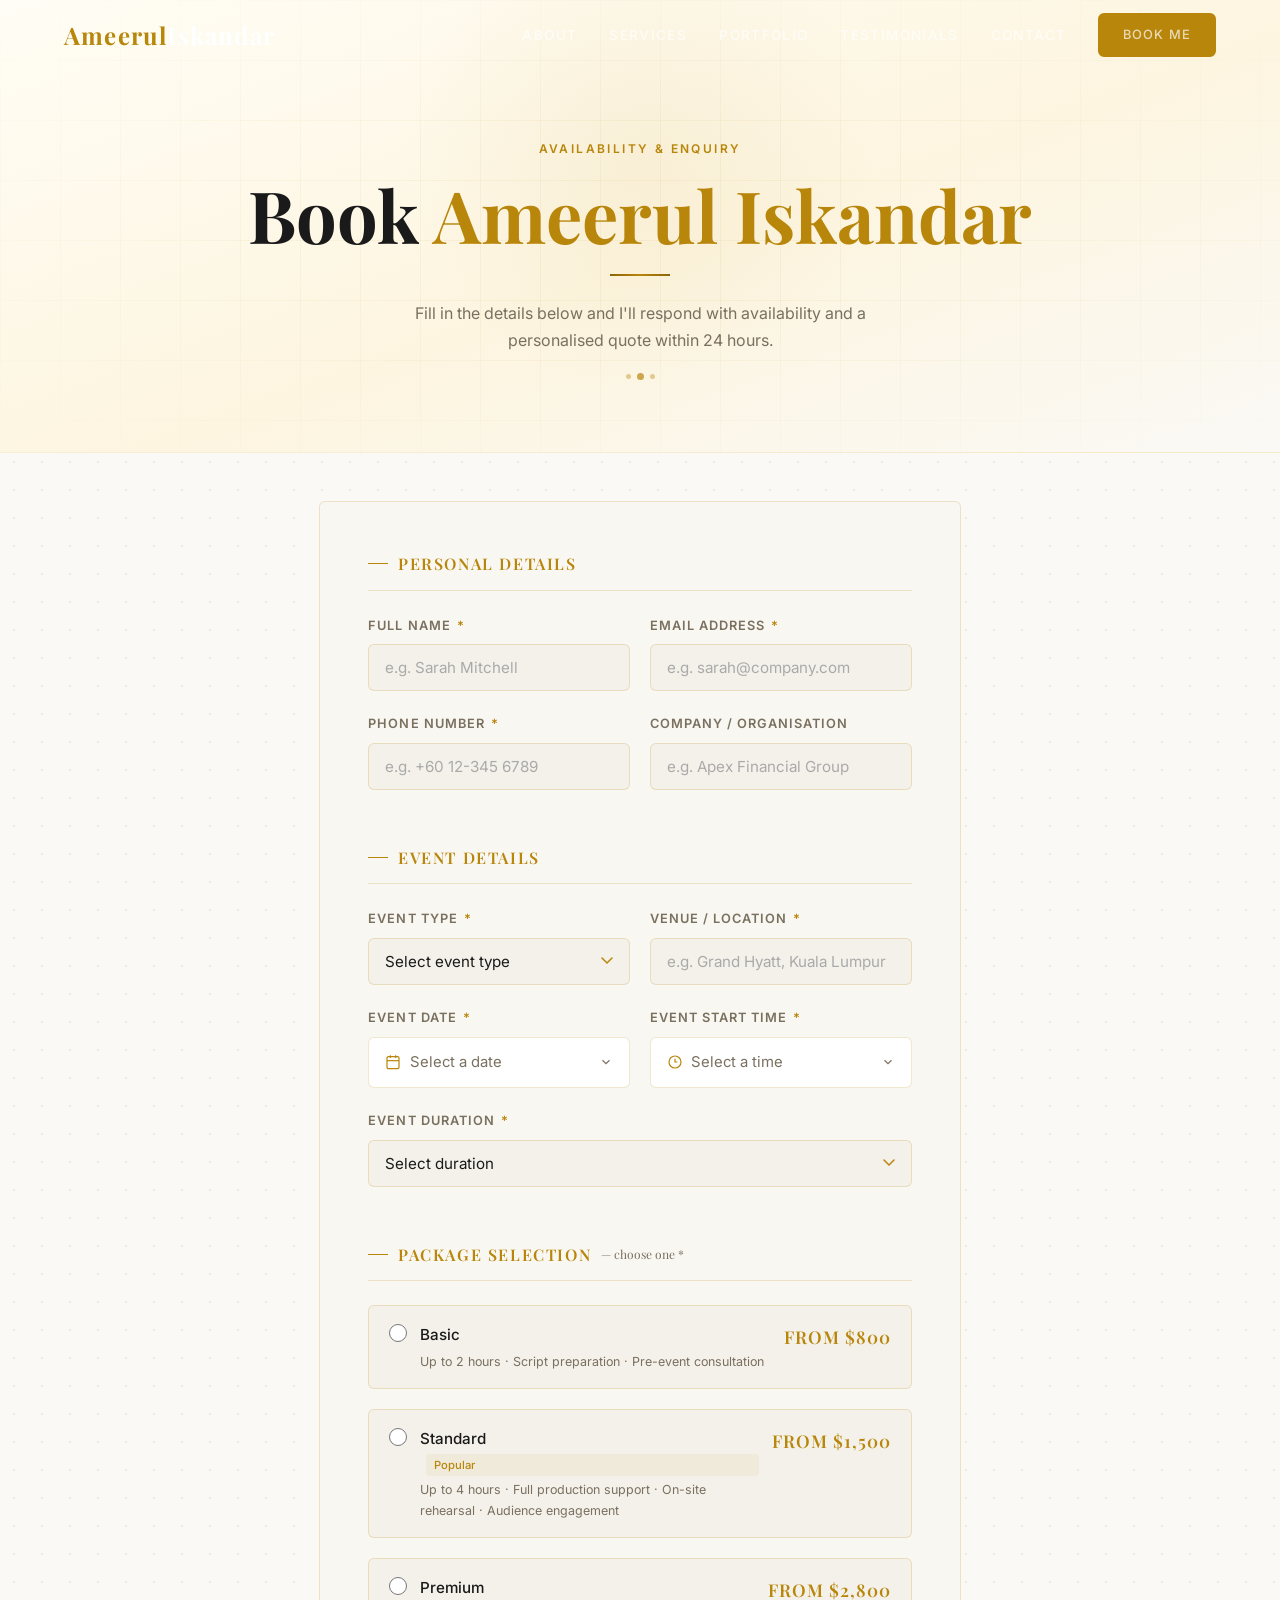
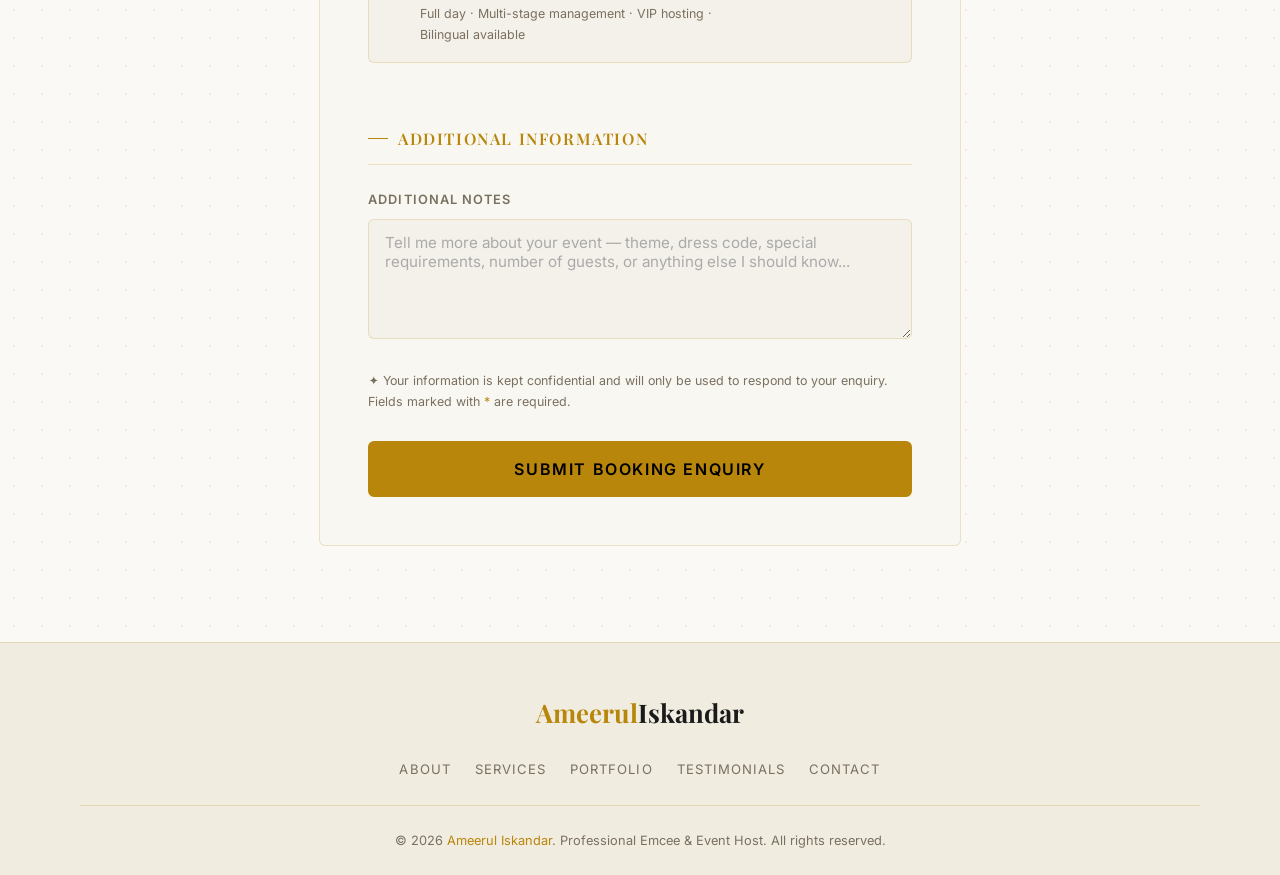
==== booking.html @ 6d4716b3 "Initial commit: Ameerul Iskandar professional emcee website - Landing page with hero, about, service" ====
<!DOCTYPE html>
<html lang="en">
<head>
  <meta charset="UTF-8" />
  <meta name="viewport" content="width=device-width, initial-scale=1.0" />
  <meta name="description" content="Book Ameerul Iskandar as your professional emcee. Submit your enquiry and receive a personalised quote within 24 hours." />
  <title>Book Ameerul Iskandar | Professional Emcee</title>
  <link rel="stylesheet" href="assets/css/style.css" />
</head>
<body class="booking-page-bg">

  <!-- ================================================
       NAVIGATION
       ================================================ -->
  <nav class="navbar scrolled" id="navbar">
    <a href="index.html" class="nav-logo">Ameerul<span>Iskandar</span></a>
    <button class="nav-toggle" id="navToggle" aria-label="Toggle menu">
      <span></span><span></span><span></span>
    </button>
    <ul class="nav-links" id="navLinks">
      <li><a href="index.html#about">About</a></li>
      <li><a href="index.html#services">Services</a></li>
      <li><a href="index.html#portfolio">Portfolio</a></li>
      <li><a href="index.html#testimonials">Testimonials</a></li>
      <li><a href="index.html#contact">Contact</a></li>
      <li><a href="booking.html" class="btn btn-gold">Book Me</a></li>
    </ul>
  </nav>

  <!-- ================================================
       BOOKING HERO
       ================================================ -->
  <div class="booking-hero">
    <div class="container">
      <span class="section-label">Availability &amp; Enquiry</span>
      <h1>Book <span class="gold-text">Ameerul Iskandar</span></h1>
      <div class="gold-divider"></div>
      <p>Fill in the details below and I'll respond with availability and a personalised quote within 24 hours.</p>
      <div class="booking-hero-dots">
        <span></span><span></span><span></span>
      </div>
    </div>
  </div>

  <!-- ================================================
       BOOKING FORM
       ================================================ -->
  <div class="booking-form-wrap">
    <div class="container">

      <!-- SUCCESS MESSAGE (hidden by default) -->
      <div class="success-message" id="successMessage">
        <div class="success-icon">✓</div>
        <h2>Enquiry <span class="gold-text">Received!</span></h2>
        <p>
          Thank you for reaching out. I'll review your event details and get back to you
          within <strong style="color:var(--gold);">24 hours</strong> with availability and a personalised quote.
        </p>
        <a href="index.html" class="btn btn-gold">Back to Home</a>
      </div>

      <!-- FORM CARD -->
      <div class="form-card" id="formCard">
        <form id="bookingForm" novalidate>

          <!-- Section 1: Personal Details -->
          <div class="form-section-title">Personal Details</div>

          <div class="form-row">
            <div class="form-group">
              <label for="fullName">Full Name <span class="req">*</span></label>
              <input type="text" id="fullName" name="fullName" placeholder="e.g. Sarah Mitchell" autocomplete="name" />
              <div class="field-error" id="fullNameError">Please enter your full name.</div>
            </div>
            <div class="form-group">
              <label for="email">Email Address <span class="req">*</span></label>
              <input type="email" id="email" name="email" placeholder="e.g. sarah@company.com" autocomplete="email" />
              <div class="field-error" id="emailError">Please enter a valid email address.</div>
            </div>
          </div>

          <div class="form-row">
            <div class="form-group">
              <label for="phone">Phone Number <span class="req">*</span></label>
              <input type="tel" id="phone" name="phone" placeholder="e.g. +60 12-345 6789" autocomplete="tel" />
              <div class="field-error" id="phoneError">Please enter your phone number.</div>
            </div>
            <div class="form-group">
              <label for="company">Company / Organisation</label>
              <input type="text" id="company" name="company" placeholder="e.g. Apex Financial Group" autocomplete="organization" />
            </div>
          </div>

          <div class="form-spacer"></div>

          <!-- Section 2: Event Details -->
          <div class="form-section-title">Event Details</div>

          <div class="form-row">
            <div class="form-group">
              <label for="eventType">Event Type <span class="req">*</span></label>
              <select id="eventType" name="eventType">
                <option value="" disabled selected>Select event type</option>
                <option value="corporate">Corporate Event</option>
                <option value="wedding">Wedding</option>
                <option value="gala">Gala Dinner</option>
                <option value="launch">Product Launch</option>
                <option value="conference">Conference / Summit</option>
                <option value="awards">Awards Ceremony</option>
                <option value="other">Other</option>
              </select>
              <div class="field-error" id="eventTypeError">Please select an event type.</div>
            </div>
            <div class="form-group">
              <label for="venue">Venue / Location <span class="req">*</span></label>
              <input type="text" id="venue" name="venue" placeholder="e.g. Grand Hyatt, Kuala Lumpur" />
              <div class="field-error" id="venueError">Please enter the event venue.</div>
            </div>
          </div>

          <div class="form-row">
            <!-- Custom Date Picker -->
            <div class="form-group">
              <label>Event Date <span class="req">*</span></label>
              <div class="custom-datepicker" id="datepickerWrap">
                <div class="picker-input" id="dateDisplay" tabindex="0" role="button" aria-haspopup="true" aria-expanded="false">
                  <svg class="picker-icon" viewBox="0 0 24 24" fill="none" stroke="currentColor" stroke-width="1.8" width="16" height="16"><rect x="3" y="4" width="18" height="18" rx="2"/><line x1="16" y1="2" x2="16" y2="6"/><line x1="8" y1="2" x2="8" y2="6"/><line x1="3" y1="10" x2="21" y2="10"/></svg>
                  <span id="dateDisplayText">Select a date</span>
                  <svg class="picker-chevron" viewBox="0 0 24 24" fill="none" stroke="currentColor" stroke-width="2" width="14" height="14"><polyline points="6 9 12 15 18 9"/></svg>
                </div>
                <div class="picker-dropdown" id="calendarDropdown" role="dialog" aria-label="Date picker">
                  <div class="cal-header">
                    <button type="button" class="cal-nav" id="calPrev" aria-label="Previous month">&#8249;</button>
                    <div class="cal-month-year">
                      <span id="calMonthLabel"></span>
                      <span id="calYearLabel"></span>
                    </div>
                    <button type="button" class="cal-nav" id="calNext" aria-label="Next month">&#8250;</button>
                  </div>
                  <div class="cal-weekdays">
                    <span>Su</span><span>Mo</span><span>Tu</span><span>We</span><span>Th</span><span>Fr</span><span>Sa</span>
                  </div>
                  <div class="cal-days" id="calDays"></div>
                  <div class="cal-legend">
                    <span class="legend-dot legend-dot-booked"></span><span>Unavailable</span>
                    <span class="legend-dot legend-dot-today"></span><span>Today</span>
                  </div>
                </div>
              </div>
              <input type="hidden" id="eventDate" name="eventDate" />
              <div class="field-error" id="eventDateError">Please select the event date.</div>
            </div>

            <!-- Custom Time Picker -->
            <div class="form-group">
              <label>Event Start Time <span class="req">*</span></label>
              <div class="custom-timepicker" id="timepickerWrap">
                <div class="picker-input" id="timeDisplay" tabindex="0" role="button" aria-haspopup="true" aria-expanded="false">
                  <svg class="picker-icon" viewBox="0 0 24 24" fill="none" stroke="currentColor" stroke-width="1.8" width="16" height="16"><circle cx="12" cy="12" r="9"/><polyline points="12 7 12 12 15.5 12"/></svg>
                  <span id="timeDisplayText">Select a time</span>
                  <svg class="picker-chevron" viewBox="0 0 24 24" fill="none" stroke="currentColor" stroke-width="2" width="14" height="14"><polyline points="6 9 12 15 18 9"/></svg>
                </div>
                <div class="picker-dropdown" id="timeDropdown" role="dialog" aria-label="Time picker">
                  <div class="time-picker-inner">
                    <div class="time-col-wrap">
                      <div class="time-col-label">Hour</div>
                      <div class="time-col" id="hourCol"></div>
                    </div>
                    <div class="time-separator">:</div>
                    <div class="time-col-wrap">
                      <div class="time-col-label">Min</div>
                      <div class="time-col" id="minCol"></div>
                    </div>
                    <div class="time-col-wrap">
                      <div class="time-col-label">AM/PM</div>
                      <div class="time-col" id="ampmCol">
                        <div class="time-item" data-val="AM">AM</div>
                        <div class="time-item" data-val="PM">PM</div>
                      </div>
                    </div>
                  </div>
                  <button type="button" class="time-confirm-btn" id="timeConfirm">Confirm Time</button>
                </div>
              </div>
              <input type="hidden" id="eventTime" name="eventTime" />
              <div class="field-error" id="eventTimeError">Please select the event start time.</div>
            </div>
          </div>

          <div class="form-group">
            <label for="duration">Event Duration <span class="req">*</span></label>
            <select id="duration" name="duration">
              <option value="" disabled selected>Select duration</option>
              <option value="2hrs">2 Hours</option>
              <option value="4hrs">4 Hours</option>
              <option value="fullday">Full Day (8+ Hours)</option>
            </select>
            <div class="field-error" id="durationError">Please select the event duration.</div>
          </div>

          <div class="form-spacer"></div>

          <!-- Section 3: Package Selection -->
          <div class="form-section-title">Package Selection <span style="color:var(--text-muted); font-size:0.75rem; font-weight:400; text-transform:none; letter-spacing:0;">— choose one <span class="req">*</span></span></div>

          <div class="form-group">
            <div class="radio-group" id="packageGroup">

              <label class="radio-option" id="radio-basic">
                <input type="radio" name="package" value="basic" />
                <div>
                  <div class="radio-label">
                    Basic
                    <small>Up to 2 hours · Script preparation · Pre-event consultation</small>
                  </div>
                </div>
                <div class="radio-price">from $800</div>
              </label>

              <label class="radio-option" id="radio-standard">
                <input type="radio" name="package" value="standard" />
                <div>
                  <div class="radio-label">
                    Standard <span style="font-size:0.7rem; color:var(--gold); background:rgba(201,168,76,0.1); padding:0.1rem 0.5rem; border-radius:4px; margin-left:6px;">Popular</span>
                    <small>Up to 4 hours · Full production support · On-site rehearsal · Audience engagement</small>
                  </div>
                </div>
                <div class="radio-price">from $1,500</div>
              </label>

              <label class="radio-option" id="radio-premium">
                <input type="radio" name="package" value="premium" />
                <div>
                  <div class="radio-label">
                    Premium
                    <small>Full day · Multi-stage management · VIP hosting · Bilingual available</small>
                  </div>
                </div>
                <div class="radio-price">from $2,800</div>
              </label>

            </div>
            <div class="field-error" id="packageError">Please select a package.</div>
          </div>

          <div class="form-spacer"></div>

          <!-- Section 4: Additional Info -->
          <div class="form-section-title">Additional Information</div>

          <div class="form-group">
            <label for="notes">Additional Notes</label>
            <textarea id="notes" name="notes" placeholder="Tell me more about your event — theme, dress code, special requirements, number of guests, or anything else I should know..."></textarea>
          </div>

          <!-- Privacy note -->
          <p style="font-size:0.78rem; color:var(--text-muted); margin-bottom:1.8rem; line-height:1.7;">
            ✦ Your information is kept confidential and will only be used to respond to your enquiry.
            Fields marked with <span style="color:var(--gold);">*</span> are required.
          </p>

          <button type="submit" class="btn btn-gold submit-btn" id="submitBtn">
            Submit Booking Enquiry
          </button>

        </form>
      </div><!-- /.form-card -->

    </div>
  </div>

  <!-- ================================================
       FOOTER
       ================================================ -->
  <footer class="footer">
    <div class="container">
      <div class="footer-inner">
        <div class="footer-logo">Ameerul<span>Iskandar</span></div>
        <nav class="footer-nav">
          <a href="index.html#about">About</a>
          <a href="index.html#services">Services</a>
          <a href="index.html#portfolio">Portfolio</a>
          <a href="index.html#testimonials">Testimonials</a>
          <a href="index.html#contact">Contact</a>
        </nav>
        <div class="footer-divider"></div>
        <p class="footer-copy">
          &copy; 2026 <a href="index.html">Ameerul Iskandar</a>. Professional Emcee &amp; Event Host. All rights reserved.
        </p>
      </div>
    </div>
  </footer>

  <script src="assets/js/main.js"></script>
  <script src="assets/js/pickers.js"></script>
</body>
</html>
---- assets/css/style.css ----
/* =============================================
   EMCEE WEBSITE - MAIN STYLESHEET
   Color Scheme: White + Gold
   ============================================= */

@import url('https://fonts.googleapis.com/css2?family=Playfair+Display:wght@400;500;600;700&family=Inter:wght@300;400;500;600&display=swap');

/* ---- CSS Variables ---- */
:root {
  --bg-dark:       #ffffff;
  --bg-card:       #f9f7f2;
  --bg-section:    #f4f1ea;
  --gold:          #b8860b;
  --gold-light:    #d4a017;
  --gold-dark:     #8b6508;
  --white:         #1a1a1a;
  --text-light:    #333333;
  --text-muted:    #7a7060;
  --border:        rgba(184,134,11,0.2);
  --shadow-gold:   0 0 30px rgba(184,134,11,0.12);
  --font-display:  'Playfair Display', Georgia, serif;
  --font-body:     'Inter', system-ui, sans-serif;
  --nav-height:    70px;
  --radius:        6px;
  --transition:    0.35s ease;
}

/* ---- Reset & Base ---- */
*, *::before, *::after { box-sizing: border-box; margin: 0; padding: 0; }

html { scroll-behavior: smooth; font-size: 16px; }

body {
  background: var(--bg-dark);
  color: var(--text-light);
  font-family: var(--font-body);
  font-weight: 400;
  line-height: 1.7;
  overflow-x: hidden;
}

img { display: block; max-width: 100%; height: auto; }
a  { color: var(--gold); text-decoration: none; transition: color var(--transition); }
a:hover { color: var(--gold-light); }

ul { list-style: none; }

/* ---- Typography ---- */
h1, h2, h3, h4 {
  font-family: var(--font-display);
  color: var(--white);
  line-height: 1.2;
}
h1 { font-size: clamp(2.4rem, 6vw, 4.5rem); font-weight: 700; }
h2 { font-size: clamp(1.8rem, 4vw, 2.8rem); font-weight: 600; }
h3 { font-size: clamp(1.2rem, 2.5vw, 1.6rem); font-weight: 500; }
h4 { font-size: 1.1rem; font-weight: 500; }

p { font-size: 1rem; color: var(--text-light); }

.gold-text { color: var(--gold); }
.section-label {
  display: inline-block;
  font-family: var(--font-body);
  font-size: 0.75rem;
  font-weight: 600;
  letter-spacing: 0.2em;
  text-transform: uppercase;
  color: var(--gold);
  margin-bottom: 0.75rem;
}
.section-title { margin-bottom: 1rem; }
.section-subtitle {
  font-size: 1.05rem;
  color: var(--text-muted);
  max-width: 560px;
  margin: 0 auto 3rem;
}

/* ---- Gold Divider ---- */
.gold-divider {
  width: 60px;
  height: 2px;
  background: linear-gradient(90deg, var(--gold-dark), var(--gold), var(--gold-dark));
  margin: 1rem auto 1.5rem;
}

/* ---- Layout ---- */
.container {
  width: 90%;
  max-width: 1200px;
  margin: 0 auto;
  padding: 0 1rem;
}
.section { padding: 6rem 0; }
.section.alt-bg { background: var(--bg-section); }
.text-center { text-align: center; }

/* ---- Buttons ---- */
.btn {
  display: inline-block;
  padding: 0.85rem 2.2rem;
  font-family: var(--font-body);
  font-size: 0.9rem;
  font-weight: 600;
  letter-spacing: 0.1em;
  text-transform: uppercase;
  border-radius: var(--radius);
  cursor: pointer;
  transition: all var(--transition);
  border: 2px solid transparent;
}
.btn-gold {
  background: var(--gold);
  color: #000;
  border-color: var(--gold);
}
.btn-gold:hover {
  background: var(--gold-light);
  border-color: var(--gold-light);
  color: #000;
  transform: translateY(-2px);
  box-shadow: 0 8px 24px rgba(201,168,76,0.3);
}
.btn-outline {
  background: transparent;
  color: var(--gold);
  border-color: var(--gold);
}
.btn-outline:hover {
  background: var(--gold);
  color: #000;
  transform: translateY(-2px);
  box-shadow: 0 8px 24px rgba(201,168,76,0.25);
}

/* ================================================
   NAVIGATION
   ================================================ */
.navbar {
  position: fixed;
  top: 0; left: 0; right: 0;
  z-index: 1000;
  height: var(--nav-height);
  display: flex;
  align-items: center;
  padding: 0 5%;
  transition: background var(--transition), box-shadow var(--transition);
}
.navbar.scrolled {
  background: rgba(9,6,5,0.95);
  box-shadow: 0 2px 20px rgba(0,0,0,0.4);
  backdrop-filter: blur(10px);
}
.nav-logo {
  font-family: var(--font-display);
  font-size: 1.5rem;
  font-weight: 700;
  color: var(--gold);
  letter-spacing: 0.05em;
  flex-shrink: 0;
}
.nav-logo span { color: #ffffff; }
.nav-links {
  display: flex;
  align-items: center;
  gap: 2rem;
  margin-left: auto;
}
.nav-links a {
  font-size: 0.85rem;
  font-weight: 500;
  letter-spacing: 0.1em;
  text-transform: uppercase;
  color: rgba(255,255,255,0.7);
}
.nav-links a:hover { color: #fff; }
.nav-links a:hover { color: var(--gold); }
.nav-links .btn { padding: 0.55rem 1.4rem; font-size: 0.8rem; }

/* Hamburger */
.nav-toggle {
  display: none;
  flex-direction: column;
  gap: 5px;
  cursor: pointer;
  margin-left: auto;
  background: none;
  border: none;
  padding: 4px;
}
.nav-toggle span {
  display: block;
  width: 24px;
  height: 2px;
  background: var(--gold);
  transition: all var(--transition);
}
.nav-toggle.open span:nth-child(1) { transform: translateY(7px) rotate(45deg); }
.nav-toggle.open span:nth-child(2) { opacity: 0; }
.nav-toggle.open span:nth-child(3) { transform: translateY(-7px) rotate(-45deg); }

/* ================================================
   HERO SECTION  — dark background, matches reference
   ================================================ */
.hero {
  position: relative;
  min-height: 100vh;
  display: flex;
  align-items: center;
  overflow: hidden;
  background: url('../Emcee addressing guests at wedding reception.png') center/cover no-repeat;
  background-color: hsl(15,10%,6%);
}

/* Dark overlay over background photo */
.hero::before {
  content: '';
  position: absolute;
  inset: 0;
  background: rgba(9,6,5,0.72);
  z-index: 1;
}

/* Decorative lines */
.hero-deco-line {
  position: absolute;
  height: 1px;
  pointer-events: none;
  z-index: 1;
}
.hero-deco-line-1 {
  top: 25%; left: 0; width: 8rem;
  background: linear-gradient(to right, rgba(234,179,8,0.5), transparent);
}
.hero-deco-line-2 {
  bottom: 33%; right: 0; width: 12rem;
  background: linear-gradient(to left, rgba(234,179,8,0.3), transparent);
}

/* Full layout wrapper — uses CSS grid to pin image to right edge */
.hero-inner {
  position: relative;
  z-index: 2;
  width: 100%;
  padding: 5rem 1.5rem 3rem;
}

.hero-grid {
  display: flex;
  flex-direction: column-reverse;
  gap: 2.5rem;
  align-items: center;
}

/* ---- Left: Text ---- */
.hero-text {
  display: flex;
  flex-direction: column;
  gap: 2rem;
  opacity: 0;
  animation: heroFadeUp 0.8s ease-out forwards;
}
@keyframes heroFadeUp {
  from { opacity: 0; transform: translateY(30px); }
  to   { opacity: 1; transform: translateY(0); }
}

.hero-eyebrow {
  display: flex;
  align-items: center;
  gap: 1rem;
}
.hero-eyebrow-line {
  width: 3rem;
  height: 1px;
  background: var(--gold);
  flex-shrink: 0;
}
.hero-eyebrow span {
  font-size: 0.75rem;
  font-weight: 400;
  letter-spacing: 0.3em;
  text-transform: uppercase;
  color: hsl(45,10%,60%);  /* reference --muted-foreground */
}

/* Heading — white/cream on dark, matches reference exactly */
.hero-heading {
  font-family: var(--font-display);
  font-size: 2.5rem;
  font-weight: 500;
  line-height: 0.95;
  letter-spacing: -0.02em;
  color: hsl(45,30%,94%);  /* reference --foreground */
}
.hero-heading-line { display: block; }
.hero-heading-line:last-child { margin-top: 0.5rem; white-space: nowrap; }
.hero-muted { color: hsl(45,10%,60%); }  /* "unforgettable" = muted */

/* Rotating word (gold) */
.rotating-wrap {
  position: relative;
  display: inline-flex;
  height: 1em;
  overflow: hidden;
  vertical-align: baseline;
}
.rot-text {
  position: absolute;
  left: 0; top: 0;
  color: var(--gold);
  line-height: 1;
}
.rot-spacer { visibility: hidden; line-height: 1; }
.rot-1 { animation: rotCycle1 9s ease-in-out infinite; }
.rot-2 { animation: rotCycle2 9s ease-in-out infinite; }
.rot-3 { animation: rotCycle3 9s ease-in-out infinite; }
@keyframes rotCycle1 {
  0%,30%   { opacity:1; transform:translateY(0); }
  33%,100% { opacity:0; transform:translateY(-120%); }
}
@keyframes rotCycle2 {
  0%,30%   { opacity:0; transform:translateY(120%); }
  33%,63%  { opacity:1; transform:translateY(0); }
  67%,100% { opacity:0; transform:translateY(-120%); }
}
@keyframes rotCycle3 {
  0%,63%   { opacity:0; transform:translateY(120%); }
  67%,97%  { opacity:1; transform:translateY(0); }
  100%     { opacity:0; transform:translateY(-120%); }
}

/* Heading breakpoints — reference values */
@media (min-width: 640px)  { .hero-heading { font-size: 3rem; } }
@media (min-width: 768px)  { .hero-heading { font-size: 4rem; } }
@media (min-width: 1024px) { .hero-heading { font-size: 5rem; } }
@media (min-width: 1280px) { .hero-heading { font-size: 6rem; } }

.hero-tagline {
  font-size: 1rem;
  color: hsl(45,10%,60%);
  max-width: 28rem;
  line-height: 1.6;
  opacity: 0;
  animation: heroFadeUp 0.8s ease-out 0.2s forwards;
}

.hero-cta {
  display: flex;
  flex-wrap: wrap;
  align-items: center;
  gap: 1.5rem;
  padding-top: 1rem;
  opacity: 0;
  animation: heroFadeUp 0.8s ease-out 0.4s forwards;
}
.hero-cta .btn {
  display: inline-flex;
  align-items: center;
  gap: 0.75rem;
}
.hero-btn-secondary {
  display: inline-flex;
  align-items: center;
  gap: 0.5rem;
  font-size: 0.875rem;
  letter-spacing: 0.15em;
  text-transform: uppercase;
  color: rgba(255,255,255,0.7);
  transition: color var(--transition);
}
.hero-btn-secondary:hover { color: hsl(45,30%,94%); }
.hero-btn-line {
  width: 2rem;
  height: 1px;
  background: currentColor;
  display: inline-block;
}

.hero-stats {
  display: flex;
  align-items: center;
  gap: 2rem;
  padding-top: 1.5rem;
  border-top: 1px solid rgba(255,255,255,0.1);
  opacity: 0;
  animation: heroFadeUp 0.8s ease-out 0.6s forwards;
}
.hero-stat { display: flex; flex-direction: column; }
.hero-stat-num {
  font-family: var(--font-display);
  font-size: 2rem;
  color: hsl(45,30%,94%);
  line-height: 1;
}
.hero-stat-label {
  font-size: 0.625rem;
  letter-spacing: 0.15em;
  text-transform: uppercase;
  color: hsl(45,10%,60%);
  margin-top: 0.25rem;
}
@media (min-width: 640px) {
  .hero-stat-num   { font-size: 2.5rem; }
  .hero-stat-label { font-size: 0.75rem; }
  .hero-stats      { gap: 3rem; }
}

/* ---- Right: Image — flush, tall, no max-width cap ---- */
.hero-image-side {
  position: relative;
  width: 100%;
  max-width: 20rem;   /* mobile */
}
.hero-img-container {
  position: relative;
  height: 350px;
  width: 100%;
}
.hero-img-frame {
  position: absolute;
  top: -0.75rem; right: -0.75rem;
  width: 100%; height: 100%;
  border: 1px solid rgba(234,179,8,0.3);
  pointer-events: none;
  z-index: 0;
}
.hero-img-stack {
  position: relative;
  z-index: 1;
  width: 100%;
  height: 100%;
  overflow: hidden;
  background: hsl(15,10%,12%);
}
.hero-img {
  position: absolute;
  inset: 0;
  width: 100%;
  height: 100%;
  object-fit: cover;
}
.fade-img-1 { animation: fadeImgCycle1 9s ease-in-out infinite; }
.fade-img-2 { animation: fadeImgCycle2 9s ease-in-out infinite; }
.fade-img-3 { animation: fadeImgCycle3 9s ease-in-out infinite; }
@keyframes fadeImgCycle1 {
  0%,30%   { opacity:1; transform:scale(1); }
  33%,100% { opacity:0; transform:scale(1.05); }
}
@keyframes fadeImgCycle2 {
  0%,30%   { opacity:0; transform:scale(1.05); }
  33%,63%  { opacity:1; transform:scale(1); }
  67%,100% { opacity:0; transform:scale(1.05); }
}
@keyframes fadeImgCycle3 {
  0%,63%  { opacity:0; transform:scale(1.05); }
  67%,97% { opacity:1; transform:scale(1); }
  100%    { opacity:0; transform:scale(1.05); }
}

.hero-img-label {
  position: absolute;
  bottom: -2rem; left: 0;
  display: flex;
  align-items: center;
  gap: 1rem;
  z-index: 2;
}
.hero-img-label-line { width: 4rem; height: 1px; background: var(--gold); }
.hero-img-label span {
  font-size: 0.75rem;
  letter-spacing: 0.2em;
  text-transform: uppercase;
  color: hsl(45,10%,60%);
}

.hero-vertical-text {
  display: none;
  position: absolute;
  left: -3rem; top: 50%;
  transform: translateY(-50%);
}
.hero-vertical-text span {
  font-size: 0.75rem;
  letter-spacing: 0.3em;
  color: rgba(255,255,255,0.3);
  writing-mode: vertical-lr;
  transform: rotate(180deg);
}

/* Bottom border */
.hero-bottom-line {
  position: absolute;
  bottom: 0; left: 0; right: 0;
  height: 1px;
  background: linear-gradient(to right, transparent, hsl(15,10%,18%), transparent);
}

/* Responsive breakpoints — match reference exactly */
@media (min-width: 640px) {
  .hero-inner          { padding: 5rem 1.5rem 4rem; }
  .hero-image-side     { max-width: 24rem; }
  .hero-img-container  { height: 450px; }
  .hero-img-frame      { top: -1rem; right: -1rem; }
}
@media (min-width: 768px) {
  .hero-inner          { padding: 5rem 3rem 5rem; }
  .hero-image-side     { max-width: 28rem; }
  .hero-img-container  { height: 550px; }
}
@media (min-width: 1024px) {
  .hero-inner { padding: 8rem 5rem; }
  .hero-grid  {
    display: grid;
    grid-template-columns: repeat(2,1fr);
    gap: 5rem;
    align-items: center;
  }
  .hero-image-side    { max-width: none; }
  .hero-img-container { height: 650px; }
  .hero-vertical-text { display: block; }
}
@media (min-width: 1280px) {
  .hero-img-container { height: 650px; }
}

/* ================================================
   MARQUEE STRIP
   ================================================ */
.marquee-strip {
  background: var(--gold);
  overflow: hidden;
  padding: 0.75rem 0;
  white-space: nowrap;
}
.marquee-track {
  display: inline-flex;
  align-items: center;
  gap: 1.5rem;
  animation: marqueeScroll 28s linear infinite;
}
.marquee-track span {
  font-family: var(--font-body);
  font-size: 0.78rem;
  font-weight: 700;
  letter-spacing: 0.15em;
  text-transform: uppercase;
  color: #000;
  white-space: nowrap;
}
.marquee-dot {
  font-size: 0.5rem !important;
  opacity: 0.6;
}
.marquee-strip:hover .marquee-track {
  animation-play-state: paused;
}
@keyframes marqueeScroll {
  0%   { transform: translateX(0); }
  100% { transform: translateX(-50%); }
}

/* ================================================
   ABOUT SECTION
   ================================================ */
.about-grid {
  display: grid;
  grid-template-columns: 1fr 1.2fr;
  gap: 5rem;
  align-items: center;
}
.about-image-wrap {
  position: relative;
}
.about-image-wrap::before {
  content: '';
  position: absolute;
  inset: -14px 14px 14px -14px;
  border: 2px solid var(--gold);
  border-radius: var(--radius);
  z-index: 0;
  opacity: 0.4;
}
.about-photo {
  position: relative;
  z-index: 1;
  width: 100%;
  aspect-ratio: 4/5;
  background: var(--bg-card);
  border-radius: var(--radius);
  overflow: hidden;
  display: flex;
  align-items: center;
  justify-content: center;
  border: 1px solid var(--border);
}
.about-photo-placeholder {
  display: flex;
  flex-direction: column;
  align-items: center;
  gap: 1rem;
  color: var(--text-muted);
}
.about-photo-placeholder svg { opacity: 0.4; }
.about-photo-placeholder span { font-size: 0.85rem; letter-spacing: 0.1em; }

.about-section {
  position: relative;
  background-color: #faf9f5;
  background-image: radial-gradient(circle, rgba(184,134,11,0.13) 1px, transparent 1px);
  background-size: 28px 28px;
  overflow: hidden;
}
.about-section::before {
  content: '';
  position: absolute;
  inset: 0;
  background: linear-gradient(160deg, #fffdf5 0%, #fdf5e0 55%, #faf9f5 100%);
  opacity: 0.75;
  pointer-events: none;
}
.about-section::after {
  content: '';
  position: absolute;
  inset: 0;
  background-image:
    linear-gradient(rgba(184,134,11,0.06) 1px, transparent 1px),
    linear-gradient(90deg, rgba(184,134,11,0.06) 1px, transparent 1px);
  background-size: 60px 60px;
  mask-image: radial-gradient(ellipse 80% 80% at 50% 50%, black 20%, transparent 100%);
  -webkit-mask-image: radial-gradient(ellipse 80% 80% at 50% 50%, black 20%, transparent 100%);
  pointer-events: none;
}
.about-section .container { position: relative; z-index: 1; }

.about-content .section-label { display: block; }
.about-content h2 { margin-bottom: 0.5rem; }
.about-content p { color: var(--text-muted); margin-bottom: 1.2rem; line-height: 1.9; }
.about-stats {
  display: flex;
  gap: 2.5rem;
  margin: 2rem 0;
  padding: 1.5rem 0;
  border-top: 1px solid var(--border);
  border-bottom: 1px solid var(--border);
}
.stat-num {
  font-family: var(--font-display);
  font-size: 2rem;
  font-weight: 700;
  color: var(--gold);
}
.stat-label {
  font-size: 0.8rem;
  color: var(--text-muted);
  letter-spacing: 0.05em;
}

/* ================================================
   SERVICES / PACKAGES
   ================================================ */
.packages-grid {
  display: grid;
  grid-template-columns: repeat(3, 1fr);
  gap: 1.5rem;
  align-items: start;
}
.package-card {
  background: var(--bg-card);
  border: 1px solid var(--border);
  border-radius: var(--radius);
  padding: 2.5rem 2rem;
  position: relative;
  transition: transform var(--transition), box-shadow var(--transition), border-color var(--transition);
}
.package-card:hover {
  transform: translateY(-6px);
  box-shadow: var(--shadow-gold);
  border-color: rgba(201,168,76,0.5);
}
.package-card.featured {
  border-color: var(--gold);
  transform: translateY(-12px);
  box-shadow: var(--shadow-gold);
}
.package-card.featured:hover { transform: translateY(-18px); }
.package-badge {
  position: absolute;
  top: -1px; left: 50%; transform: translateX(-50%);
  background: var(--gold);
  color: #000;
  font-size: 0.68rem;
  font-weight: 700;
  letter-spacing: 0.15em;
  text-transform: uppercase;
  padding: 0.3rem 1rem;
  border-radius: 0 0 4px 4px;
}
.package-tier {
  font-size: 0.72rem;
  font-weight: 600;
  letter-spacing: 0.2em;
  text-transform: uppercase;
  color: var(--gold);
  margin-bottom: 0.5rem;
}
.package-name {
  font-family: var(--font-display);
  font-size: 1.6rem;
  font-weight: 600;
  color: var(--white);
  margin-bottom: 0.75rem;
}
.package-price {
  margin: 1.2rem 0;
  padding: 1rem 0;
  border-top: 1px solid var(--border);
  border-bottom: 1px solid var(--border);
}
.price-from { font-size: 0.75rem; color: var(--text-muted); display: block; }
.price-amount {
  font-family: var(--font-display);
  font-size: 2.2rem;
  font-weight: 700;
  color: var(--gold);
}
.package-features { margin: 1.2rem 0 1.8rem; }
.package-features li {
  display: flex;
  align-items: flex-start;
  gap: 0.6rem;
  font-size: 0.9rem;
  color: var(--text-muted);
  padding: 0.45rem 0;
  border-bottom: 1px solid rgba(255,255,255,0.04);
}
.package-features li::before {
  content: '✦';
  color: var(--gold);
  font-size: 0.6rem;
  margin-top: 0.35rem;
  flex-shrink: 0;
}
.package-card .btn { width: 100%; text-align: center; }

/* ================================================
   PORTFOLIO
   ================================================ */
.portfolio-grid {
  display: grid;
  grid-template-columns: repeat(3, 1fr);
  grid-template-rows: repeat(3, 200px);
  gap: 1rem;
}
.portfolio-item {
  position: relative;
  overflow: hidden;
  border-radius: var(--radius);
  background: var(--bg-card);
  border: 1px solid var(--border);
}
.pf-1 { grid-area: 1 / 1 / 3 / 3; }
.pf-2 { grid-area: 1 / 3 / 2 / 4; }
.pf-3 { grid-area: 2 / 3 / 3 / 4; }
.pf-4 { grid-area: 3 / 3 / 4 / 4; }
.pf-5 { grid-area: 3 / 2 / 4 / 3; }
.pf-6 { grid-area: 3 / 1 / 4 / 2; }
.portfolio-item img {
  width: 100%;
  height: 100%;
  object-fit: cover;
  transition: transform 0.5s ease;
}
.portfolio-overlay {
  position: absolute;
  inset: 0;
  background: linear-gradient(to top, rgba(26,26,26,0.85) 0%, transparent 60%);
  opacity: 0;
  transition: opacity var(--transition);
  display: flex;
  align-items: flex-end;
  padding: 1.5rem;
  z-index: 10;
}
.portfolio-item:hover .portfolio-overlay { opacity: 1; }
.portfolio-item:hover img { transform: scale(1.06); }
.portfolio-info h4 { font-size: 1rem; color: #fff; }
.portfolio-info span { font-size: 0.8rem; color: var(--gold); }

/* ---- pf-1 rotating slideshow ---- */
/* 6 slides, 4s visible each = 24s total. Each slide:
   visible 4s (16.67%) then fades over 1s (4.17%) then hidden */
.pf1-slide {
  position: absolute;
  inset: 0;
  opacity: 0;
}
.pf1-slide img {
  width: 100%;
  height: 100%;
  object-fit: cover;
  transition: none;
}
.pf1-slide:nth-child(1) { animation: pf1fade 24s ease-in-out infinite 0s; }
.pf1-slide:nth-child(2) { animation: pf1fade 24s ease-in-out infinite 4s; }
.pf1-slide:nth-child(3) { animation: pf1fade 24s ease-in-out infinite 8s; }
.pf1-slide:nth-child(4) { animation: pf1fade 24s ease-in-out infinite 12s; }
.pf1-slide:nth-child(5) { animation: pf1fade 24s ease-in-out infinite 16s; }
.pf1-slide:nth-child(6) { animation: pf1fade 24s ease-in-out infinite 20s; }

@keyframes pf1fade {
  0%        { opacity: 0; }
  4%        { opacity: 1; }
  16.66%    { opacity: 1; }
  20.66%    { opacity: 0; }
  100%      { opacity: 0; }
}

/* Always show the overlay on pf-1 (since we can't hover-detect individual slides) */
.pf-1 .portfolio-overlay {
  opacity: 1;
  background: linear-gradient(to top, rgba(0,0,0,0.55) 0%, transparent 50%);
}

/* Portfolio placeholder */
.portfolio-placeholder {
  width: 100%;
  height: 100%;
  display: flex;
  flex-direction: column;
  align-items: center;
  justify-content: center;
  gap: 0.75rem;
  color: var(--text-muted);
  background: var(--bg-card);
}
.portfolio-placeholder svg { opacity: 0.3; }
.portfolio-placeholder span { font-size: 0.8rem; letter-spacing: 0.1em; }

/* ================================================
   TESTIMONIALS
   ================================================ */
.testimonials-grid {
  display: grid;
  grid-template-columns: repeat(3, 1fr);
  gap: 1.5rem;
}
.testimonial-card {
  background: var(--bg-card);
  border: 1px solid var(--border);
  border-radius: var(--radius);
  padding: 2rem 1.75rem;
  position: relative;
  transition: transform var(--transition), box-shadow var(--transition);
}
.testimonial-card:hover {
  transform: translateY(-4px);
  box-shadow: var(--shadow-gold);
}
.quote-icon {
  font-family: var(--font-display);
  font-size: 4rem;
  line-height: 1;
  color: var(--gold);
  opacity: 0.3;
  margin-bottom: -0.5rem;
}
.testimonial-text {
  font-size: 0.95rem;
  color: var(--text-muted);
  line-height: 1.8;
  margin-bottom: 1.5rem;
  font-style: italic;
}
.testimonial-author {
  display: flex;
  align-items: center;
  gap: 0.85rem;
  padding-top: 1rem;
  border-top: 1px solid var(--border);
}
.author-avatar {
  width: 42px;
  height: 42px;
  border-radius: 50%;
  background: var(--bg-section);
  border: 1px solid var(--border);
  display: flex;
  align-items: center;
  justify-content: center;
  font-family: var(--font-display);
  font-size: 1.1rem;
  color: var(--gold);
  flex-shrink: 0;
}
.author-name {
  font-weight: 600;
  font-size: 0.9rem;
  color: var(--white);
}
.author-role {
  font-size: 0.78rem;
  color: var(--text-muted);
}
.stars {
  color: var(--gold);
  font-size: 0.8rem;
  letter-spacing: 0.1em;
  margin-bottom: 1rem;
}

/* ================================================
   CONTACT SECTION
   ================================================ */
.contact-grid {
  display: grid;
  grid-template-columns: 1fr 1fr;
  gap: 5rem;
  align-items: start;
}
.contact-info .section-label { display: block; }
.contact-item {
  display: flex;
  align-items: flex-start;
  gap: 1rem;
  margin-bottom: 1.8rem;
}
.contact-icon {
  width: 44px;
  height: 44px;
  background: var(--bg-section);
  border: 1px solid var(--border);
  border-radius: var(--radius);
  display: flex;
  align-items: center;
  justify-content: center;
  flex-shrink: 0;
  color: var(--gold);
  font-size: 1.1rem;
}
.contact-detail h4 { color: var(--white); margin-bottom: 0.2rem; font-size: 0.9rem; }
.contact-detail p, .contact-detail a {
  font-size: 0.95rem;
  color: var(--text-muted);
}
.contact-detail a:hover { color: var(--gold); }

.social-links {
  display: flex;
  gap: 0.75rem;
  margin-top: 2rem;
}
.social-link {
  width: 40px;
  height: 40px;
  background: var(--bg-section);
  border: 1px solid var(--border);
  border-radius: 50%;
  display: flex;
  align-items: center;
  justify-content: center;
  color: var(--text-muted);
  font-size: 0.9rem;
  transition: all var(--transition);
}
.social-link:hover {
  background: var(--gold);
  border-color: var(--gold);
  color: #000;
  transform: translateY(-3px);
}

/* Quick contact card */
.contact-cta-card {
  background: var(--bg-card);
  border: 1px solid var(--border);
  border-radius: var(--radius);
  padding: 2.5rem 2rem;
  text-align: center;
}
.contact-cta-card h3 { margin-bottom: 0.75rem; }
.contact-cta-card p { color: var(--text-muted); margin-bottom: 2rem; }
.contact-cta-card .btn { width: 100%; margin-bottom: 1rem; }

/* ================================================
   FOOTER
   ================================================ */
.footer {
  background: #f0ece0;
  border-top: 1px solid var(--border);
  padding: 3rem 0 1.5rem;
}
.footer-inner {
  display: flex;
  flex-direction: column;
  align-items: center;
  gap: 1.5rem;
  text-align: center;
}
.footer-logo {
  font-family: var(--font-display);
  font-size: 1.6rem;
  font-weight: 700;
  color: var(--gold);
}
.footer-logo span { color: var(--white); }
.footer-nav {
  display: flex;
  flex-wrap: wrap;
  gap: 0.5rem 1.5rem;
  justify-content: center;
}
.footer-nav a {
  font-size: 0.82rem;
  letter-spacing: 0.08em;
  text-transform: uppercase;
  color: var(--text-muted);
}
.footer-nav a:hover { color: var(--gold); }
.footer-divider {
  width: 100%;
  height: 1px;
  background: var(--border);
}
.footer-copy {
  font-size: 0.8rem;
  color: var(--text-muted);
}
.footer-copy a { color: var(--gold); }

/* ================================================
   BOOKING PAGE
   ================================================ */

/* Full-page booking background with subtle dot grid */
.booking-page-bg {
  background-color: #faf9f5;
  background-image:
    radial-gradient(circle, rgba(184,134,11,0.13) 1px, transparent 1px);
  background-size: 28px 28px;
  min-height: 100vh;
}

.booking-hero {
  position: relative;
  padding: calc(var(--nav-height) + 4rem) 0 4.5rem;
  text-align: center;
  background: linear-gradient(160deg, #fffdf5 0%, #fdf5e0 55%, #faf9f5 100%);
  border-bottom: 1px solid rgba(184,134,11,0.12);
  overflow: hidden;
}

/* Large decorative gold circle behind hero text */
.booking-hero::before {
  content: '';
  position: absolute;
  top: -80px;
  left: 50%;
  transform: translateX(-50%);
  width: 480px;
  height: 480px;
  border-radius: 50%;
  background: radial-gradient(circle, rgba(184,134,11,0.07) 0%, transparent 70%);
  pointer-events: none;
}

/* Corner ornament lines */
.booking-hero::after {
  content: '';
  position: absolute;
  inset: 0;
  background-image:
    linear-gradient(rgba(184,134,11,0.06) 1px, transparent 1px),
    linear-gradient(90deg, rgba(184,134,11,0.06) 1px, transparent 1px);
  background-size: 60px 60px;
  mask-image: radial-gradient(ellipse 70% 70% at 50% 50%, black 30%, transparent 100%);
  -webkit-mask-image: radial-gradient(ellipse 70% 70% at 50% 50%, black 30%, transparent 100%);
  pointer-events: none;
}

.booking-hero .container { position: relative; z-index: 1; }
.booking-hero h1 { margin-bottom: 0.75rem; }
.booking-hero p { color: var(--text-muted); max-width: 500px; margin: 0 auto; }

/* Small decorative divider dots */
.booking-hero-dots {
  display: flex;
  align-items: center;
  justify-content: center;
  gap: 6px;
  margin: 1.2rem auto 0;
}
.booking-hero-dots span {
  width: 5px;
  height: 5px;
  border-radius: 50%;
  background: var(--gold);
  opacity: 0.4;
}
.booking-hero-dots span:nth-child(2) { opacity: 0.7; width: 7px; height: 7px; }
.booking-hero-dots span:nth-child(3) { opacity: 0.4; }

.booking-form-wrap {
  max-width: 780px;
  margin: 0 auto;
  padding: 3rem 1rem 6rem;
}
.form-card {
  background: var(--bg-card);
  border: 1px solid var(--border);
  border-radius: var(--radius);
  padding: 3rem 3rem;
}
.form-section-title {
  font-family: var(--font-display);
  font-size: 1rem;
  font-weight: 600;
  color: var(--gold);
  letter-spacing: 0.1em;
  text-transform: uppercase;
  margin-bottom: 1.5rem;
  padding-bottom: 0.75rem;
  border-bottom: 1px solid var(--border);
  display: flex;
  align-items: center;
  gap: 0.6rem;
}
.form-section-title::before {
  content: '';
  display: inline-block;
  width: 20px;
  height: 1px;
  background: var(--gold);
}
.form-group {
  margin-bottom: 1.4rem;
}
.form-row {
  display: grid;
  grid-template-columns: 1fr 1fr;
  gap: 1.2rem;
}
label {
  display: block;
  font-size: 0.8rem;
  font-weight: 600;
  letter-spacing: 0.08em;
  text-transform: uppercase;
  color: var(--text-muted);
  margin-bottom: 0.5rem;
}
label .req { color: var(--gold); margin-left: 2px; }

input[type="text"],
input[type="email"],
input[type="tel"],
input[type="date"],
input[type="time"],
select,
textarea {
  width: 100%;
  background: var(--bg-section);
  border: 1px solid var(--border);
  border-radius: var(--radius);
  padding: 0.8rem 1rem;
  color: #1a1a1a;
  font-family: var(--font-body);
  font-size: 0.95rem;
  outline: none;
  transition: border-color var(--transition), box-shadow var(--transition);
  appearance: none;
  -webkit-appearance: none;
}
input::placeholder, textarea::placeholder { color: #aaa; }
input:focus, select:focus, textarea:focus {
  border-color: var(--gold);
  box-shadow: 0 0 0 3px rgba(184,134,11,0.1);
}
input.error, select.error, textarea.error {
  border-color: #e05050;
}
.field-error {
  font-size: 0.78rem;
  color: #e05050;
  margin-top: 0.35rem;
  display: none;
}
.field-error.visible { display: block; }

select {
  background-image: url("data:image/svg+xml,%3Csvg xmlns='http://www.w3.org/2000/svg' width='12' height='8' viewBox='0 0 12 8'%3E%3Cpath d='M1 1l5 5 5-5' stroke='%23b8860b' stroke-width='1.5' fill='none' stroke-linecap='round'/%3E%3C/svg%3E");
  background-repeat: no-repeat;
  background-position: right 1rem center;
  padding-right: 2.5rem;
  cursor: pointer;
}
select option { background: #ffffff; color: #1a1a1a; }

textarea { resize: vertical; min-height: 120px; }

/* Radio buttons */
.radio-group {
  display: flex;
  flex-direction: column;
  gap: 0.75rem;
  margin-top: 0.5rem;
}
.radio-option {
  display: flex;
  align-items: flex-start;
  gap: 0.85rem;
  background: var(--bg-section);
  border: 1px solid var(--border);
  border-radius: var(--radius);
  padding: 1rem 1.2rem;
  cursor: pointer;
  transition: border-color var(--transition), background var(--transition);
}
.radio-option:hover { border-color: rgba(201,168,76,0.4); }
.radio-option input[type="radio"] {
  width: 18px;
  height: 18px;
  min-width: 18px;
  accent-color: var(--gold);
  margin-top: 2px;
  cursor: pointer;
  background: transparent;
  border: none;
  box-shadow: none;
}
.radio-option input[type="radio"]:focus { box-shadow: none; border: none; }
.radio-option.selected {
  border-color: var(--gold);
  background: rgba(184,134,11,0.06);
}
.radio-label { display: flex; flex-direction: column; gap: 0.15rem; text-transform: none; letter-spacing: 0; color: var(--white); font-size: 0.95rem; font-weight: 500; }
.radio-label small { font-size: 0.78rem; color: var(--text-muted); font-weight: 400; }
.radio-price { margin-left: auto; font-family: var(--font-display); font-size: 1.1rem; color: var(--gold); font-weight: 600; white-space: nowrap; }

.form-spacer { height: 2rem; }

.submit-btn {
  width: 100%;
  padding: 1rem;
  font-size: 1rem;
}

/* Success Message */
.success-message {
  display: none;
  text-align: center;
  padding: 4rem 2rem;
}
.success-message.visible { display: block; }
.success-icon {
  width: 72px;
  height: 72px;
  background: rgba(201,168,76,0.1);
  border: 2px solid var(--gold);
  border-radius: 50%;
  display: flex;
  align-items: center;
  justify-content: center;
  margin: 0 auto 1.5rem;
  font-size: 1.8rem;
  color: var(--gold);
}
.success-message h2 { margin-bottom: 0.75rem; }
.success-message p { color: var(--text-muted); max-width: 420px; margin: 0 auto 2rem; }

/* ================================================
   SCROLL ANIMATIONS
   ================================================ */
.fade-in {
  opacity: 0;
  transform: translateY(28px);
  transition: opacity 0.65s ease, transform 0.65s ease;
}
.fade-in.visible {
  opacity: 1;
  transform: translateY(0);
}
.fade-in-delay-1 { transition-delay: 0.1s; }
.fade-in-delay-2 { transition-delay: 0.2s; }
.fade-in-delay-3 { transition-delay: 0.3s; }
.fade-in-delay-4 { transition-delay: 0.4s; }

/* ================================================
   RESPONSIVE
   ================================================ */
@media (max-width: 1024px) {
  .packages-grid { grid-template-columns: 1fr; max-width: 440px; margin: 0 auto; }
  .package-card.featured { transform: none; }
  .package-card.featured:hover { transform: translateY(-6px); }
  .portfolio-grid { grid-template-columns: 1fr 1fr; grid-template-rows: repeat(4, 180px); }
  .pf-1 { grid-area: 1 / 1 / 3 / 3; }
  .pf-2 { grid-area: 3 / 1 / 4 / 2; }
  .pf-3 { grid-area: 3 / 2 / 4 / 3; }
  .pf-4 { grid-area: 4 / 1 / 5 / 2; }
  .pf-5 { grid-area: 4 / 2 / 5 / 3; }
  .pf-6 { grid-area: 5 / 1 / 6 / 3; }
  .about-grid { grid-template-columns: 1fr; gap: 2.5rem; }
  .about-image-wrap { max-width: 420px; }
  .testimonials-grid { grid-template-columns: 1fr; max-width: 540px; margin: 0 auto; }
  .contact-grid { grid-template-columns: 1fr; gap: 3rem; }
}

@media (max-width: 768px) {
  .section { padding: 4.5rem 0; }
  .nav-links {
    display: none;
    position: fixed;
    top: var(--nav-height);
    left: 0; right: 0;
    background: rgba(255,255,255,0.98);
    flex-direction: column;
    align-items: center;
    padding: 2rem 1rem;
    gap: 1.5rem;
    border-bottom: 1px solid var(--border);
    backdrop-filter: blur(10px);
  }
  .nav-links.open { display: flex; }
  .nav-links a { font-size: 1rem; }
  .nav-toggle { display: flex; }
  .hero-cta { flex-direction: column; align-items: flex-start; }
  .portfolio-grid { grid-template-columns: 1fr; grid-template-rows: repeat(6, 200px); }
  .pf-1, .pf-2, .pf-3, .pf-4, .pf-5, .pf-6 { grid-area: unset; }
  .form-row { grid-template-columns: 1fr; }
  .form-card { padding: 2rem 1.25rem; }
  .about-stats { gap: 1.5rem; }
}

@media (max-width: 480px) {
  h1 { font-size: 2rem; }
  .hero-tagline { font-size: 0.95rem; }
}

/* =============================================
   CUSTOM DATE & TIME PICKERS
   ============================================= */

/* -- Shared picker input trigger -- */
.custom-datepicker,
.custom-timepicker {
  position: relative;
}

.picker-input {
  display: flex;
  align-items: center;
  gap: .55rem;
  padding: .75rem 1rem;
  background: #fff;
  border: 1.5px solid var(--border);
  border-radius: var(--radius);
  cursor: pointer;
  color: var(--text-muted);
  font-size: .93rem;
  font-family: var(--font-body);
  transition: border-color var(--transition), box-shadow var(--transition);
  user-select: none;
  min-height: 48px;
}

.picker-input:hover,
.picker-input:focus,
.picker-input.active {
  border-color: var(--gold);
  box-shadow: 0 0 0 3px rgba(184,134,11,0.08);
  outline: none;
}

.picker-input.has-value {
  color: var(--white);
  font-weight: 500;
}

.picker-icon {
  flex-shrink: 0;
  color: var(--gold);
}

.picker-chevron {
  margin-left: auto;
  flex-shrink: 0;
  color: var(--text-muted);
  transition: transform .25s ease;
}

.picker-input.active .picker-chevron {
  transform: rotate(180deg);
}

/* -- Dropdown base -- */
.picker-dropdown {
  position: absolute;
  top: calc(100% + 6px);
  left: 0;
  z-index: 200;
  background: #fff;
  border: 1.5px solid rgba(184,134,11,0.2);
  border-radius: 10px;
  box-shadow: 0 12px 40px rgba(0,0,0,0.12), 0 0 0 1px rgba(184,134,11,0.07);
  opacity: 0;
  visibility: hidden;
  transform: translateY(-6px) scale(0.98);
  transform-origin: top left;
  transition: opacity .22s ease, transform .22s ease, visibility .22s;
  pointer-events: none;
}

.picker-dropdown.open {
  opacity: 1;
  visibility: visible;
  transform: translateY(0) scale(1);
  pointer-events: all;
}

/* ============================================================
   CALENDAR
   ============================================================ */

#calendarDropdown {
  width: 310px;
  padding: 1rem;
}

/* header */
.cal-header {
  display: flex;
  align-items: center;
  justify-content: space-between;
  margin-bottom: .85rem;
}

.cal-nav {
  width: 30px;
  height: 30px;
  border: 1.5px solid var(--border);
  border-radius: 50%;
  background: transparent;
  cursor: pointer;
  font-size: 1.2rem;
  line-height: 1;
  color: var(--gold);
  display: flex;
  align-items: center;
  justify-content: center;
  transition: background .2s, border-color .2s;
}

.cal-nav:hover {
  background: rgba(184,134,11,0.08);
  border-color: var(--gold);
}

.cal-month-year {
  font-family: var(--font-display);
  font-size: .97rem;
  font-weight: 600;
  color: var(--white);
  display: flex;
  gap: .3rem;
}

/* weekday labels */
.cal-weekdays {
  display: grid;
  grid-template-columns: repeat(7, 1fr);
  margin-bottom: .4rem;
}

.cal-weekdays span {
  text-align: center;
  font-size: .72rem;
  font-weight: 600;
  color: var(--text-muted);
  padding: .25rem 0;
  text-transform: uppercase;
  letter-spacing: .04em;
}

/* day cells */
.cal-days {
  display: grid;
  grid-template-columns: repeat(7, 1fr);
  gap: 2px;
}

.cal-day {
  aspect-ratio: 1;
  display: flex;
  align-items: center;
  justify-content: center;
  font-size: .82rem;
  border-radius: 50%;
  cursor: pointer;
  color: var(--white);
  transition: background .15s, color .15s;
  font-family: var(--font-body);
  position: relative;
}

.cal-day:hover:not(.cal-day-past):not(.cal-day-booked):not(.cal-day-empty) {
  background: rgba(184,134,11,0.12);
  color: var(--gold);
}

.cal-day-empty {
  cursor: default;
}

.cal-day-past {
  color: #ccc;
  cursor: not-allowed;
}

.cal-day-today {
  border: 1.5px solid var(--gold);
  color: var(--gold);
  font-weight: 600;
}

.cal-day-booked {
  background: rgba(220, 53, 69, 0.08);
  color: #dc3545 !important;
  cursor: not-allowed;
  position: relative;
}

.cal-day-booked::after {
  content: '';
  position: absolute;
  bottom: 3px;
  left: 50%;
  transform: translateX(-50%);
  width: 4px;
  height: 4px;
  border-radius: 50%;
  background: #dc3545;
}

.cal-day-selected {
  background: var(--gold) !important;
  color: #fff !important;
  font-weight: 600;
  box-shadow: 0 2px 8px rgba(184,134,11,0.35);
}

/* legend */
.cal-legend {
  display: flex;
  align-items: center;
  gap: .4rem .75rem;
  flex-wrap: wrap;
  margin-top: .8rem;
  padding-top: .7rem;
  border-top: 1px solid rgba(0,0,0,0.06);
  font-size: .72rem;
  color: var(--text-muted);
}

.legend-dot {
  display: inline-block;
  width: 8px;
  height: 8px;
  border-radius: 50%;
}

.legend-dot-booked { background: #dc3545; }
.legend-dot-today  { border: 1.5px solid var(--gold); background: transparent; }

/* ============================================================
   TIME PICKER
   ============================================================ */

#timeDropdown {
  width: 260px;
  padding: 1rem 1rem .8rem;
  right: 0;
  left: auto;
}

.time-picker-inner {
  display: flex;
  align-items: flex-start;
  gap: 0;
}

.time-col-wrap {
  flex: 1;
  display: flex;
  flex-direction: column;
  align-items: center;
}

.time-col-label {
  font-size: .68rem;
  font-weight: 600;
  color: var(--text-muted);
  text-transform: uppercase;
  letter-spacing: .05em;
  margin-bottom: .4rem;
}

.time-separator {
  font-size: 1.5rem;
  font-weight: 700;
  color: var(--text-muted);
  padding-top: 1.4rem;
  padding-bottom: 0;
  align-self: flex-start;
  margin: 0 .1rem;
}

.time-col {
  width: 100%;
  height: 150px;
  overflow-y: auto;
  scroll-snap-type: y mandatory;
  scrollbar-width: none;
  border: 1.5px solid var(--border);
  border-radius: 8px;
  background: #faf9f6;
}

.time-col::-webkit-scrollbar { display: none; }

.time-item {
  display: flex;
  align-items: center;
  justify-content: center;
  height: 42px;
  font-size: .9rem;
  font-weight: 500;
  color: var(--text-light);
  cursor: pointer;
  scroll-snap-align: center;
  transition: background .15s, color .15s;
  border-radius: 6px;
  margin: 2px 4px;
}

.time-item:hover {
  background: rgba(184,134,11,0.1);
  color: var(--gold);
}

.time-item.selected {
  background: var(--gold);
  color: #fff;
  font-weight: 600;
  border-radius: 6px;
  box-shadow: 0 2px 8px rgba(184,134,11,0.3);
}

.time-confirm-btn {
  display: block;
  width: 100%;
  margin-top: .85rem;
  padding: .6rem;
  background: var(--gold);
  color: #fff;
  border: none;
  border-radius: 6px;
  font-family: var(--font-body);
  font-size: .88rem;
  font-weight: 600;
  letter-spacing: .04em;
  cursor: pointer;
  transition: background .2s, box-shadow .2s;
}

.time-confirm-btn:hover {
  background: var(--gold-dark);
  box-shadow: 0 4px 12px rgba(184,134,11,0.3);
}

@media (max-width: 640px) {
  #calendarDropdown { width: 280px; }
  #timeDropdown { width: 230px; }
}
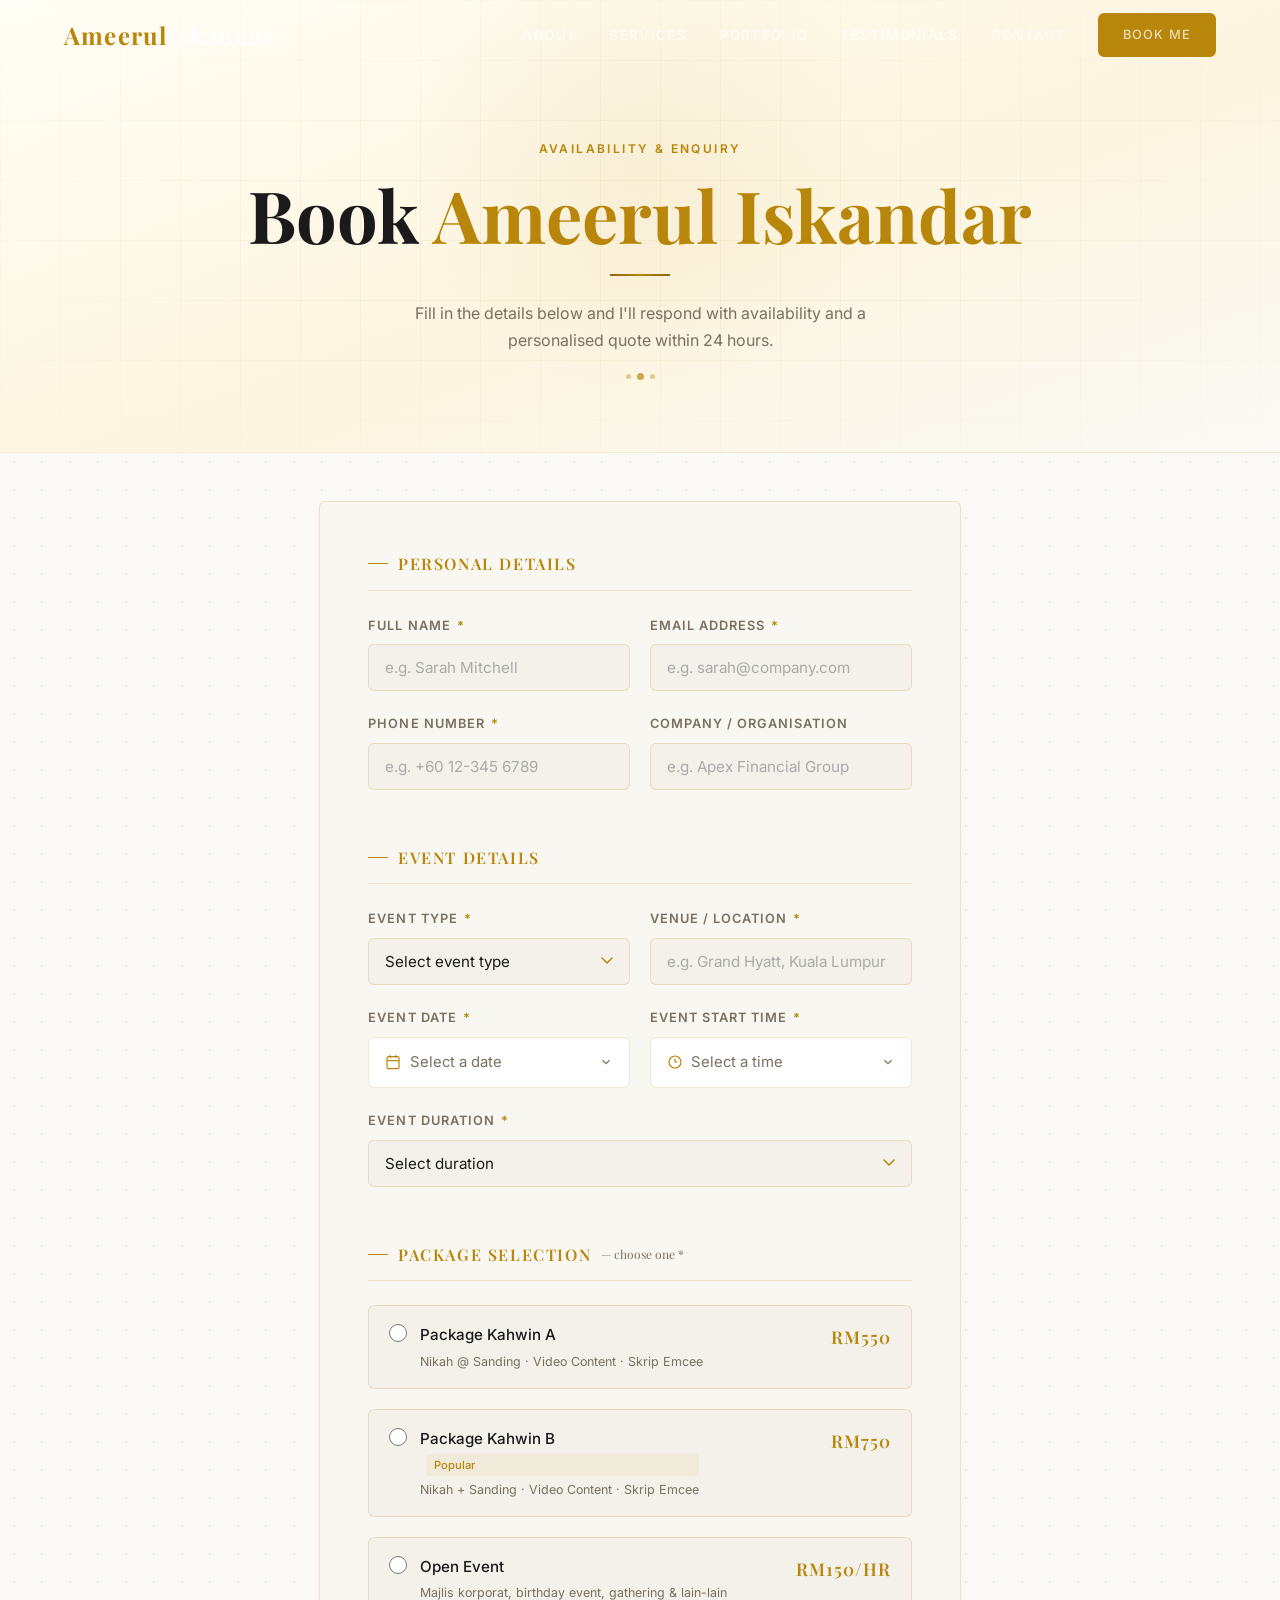
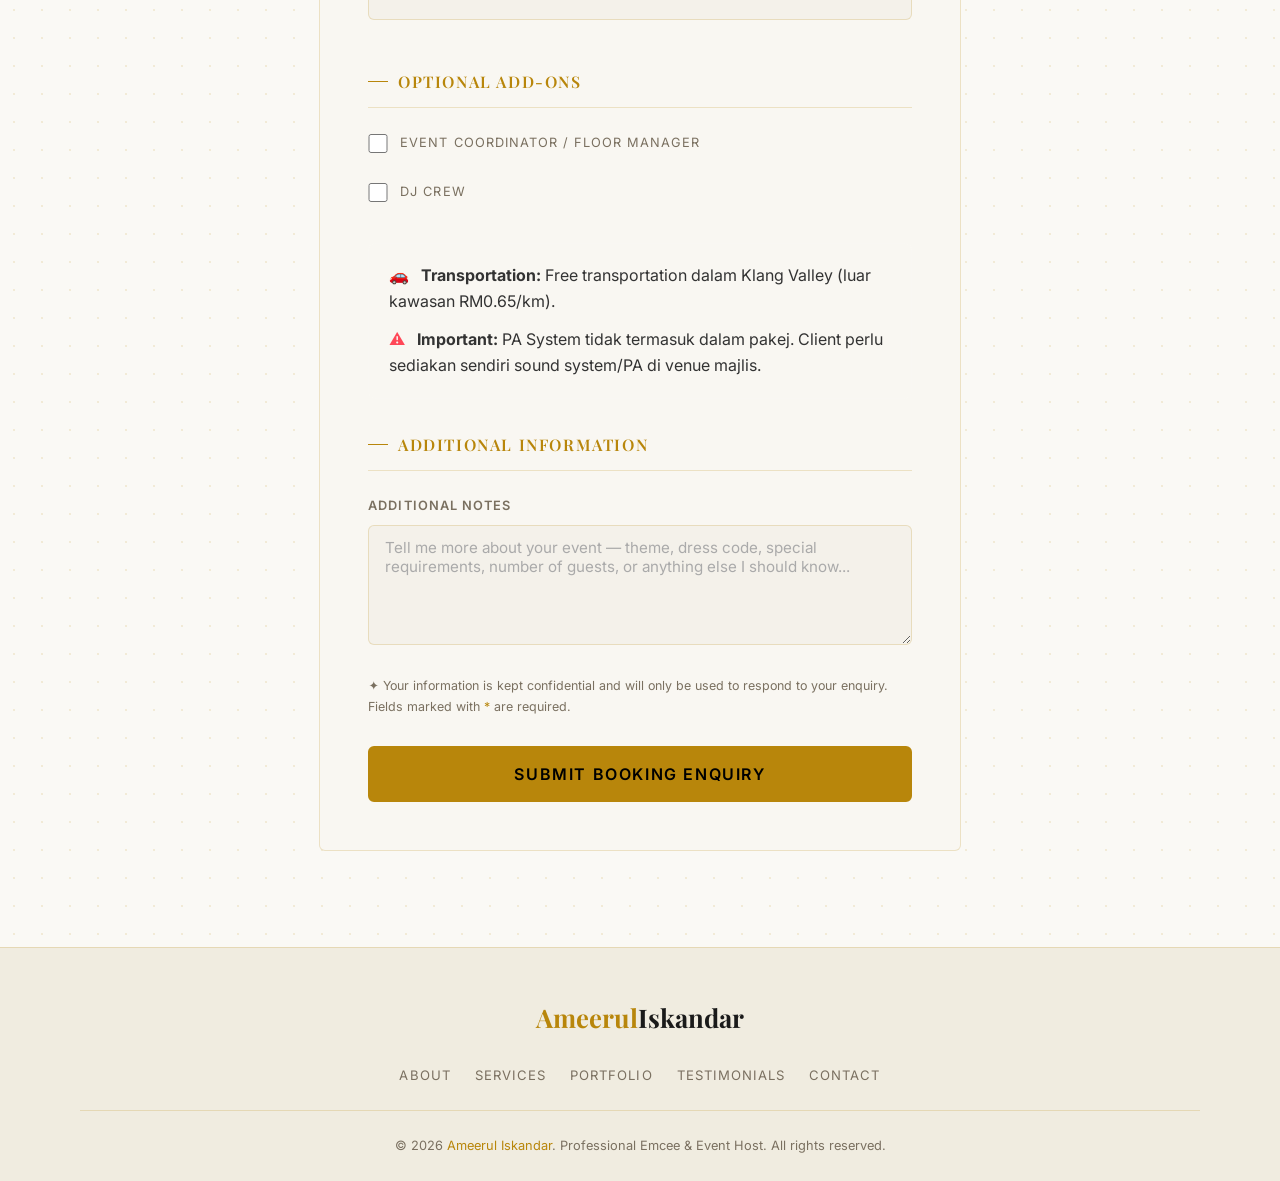
==== commit d8e1a16c: "input real information" ====
--- a/booking.html
+++ b/booking.html
@@ -1,12 +1,15 @@
 <!DOCTYPE html>
 <html lang="en">
+
 <head>
   <meta charset="UTF-8" />
   <meta name="viewport" content="width=device-width, initial-scale=1.0" />
-  <meta name="description" content="Book Ameerul Iskandar as your professional emcee. Submit your enquiry and receive a personalised quote within 24 hours." />
+  <meta name="description"
+    content="Book Ameerul Iskandar as your professional emcee. Submit your enquiry and receive a personalised quote within 24 hours." />
   <title>Book Ameerul Iskandar | Professional Emcee</title>
   <link rel="stylesheet" href="assets/css/style.css" />
 </head>
+
 <body class="booking-page-bg">
 
   <!-- ================================================
@@ -87,7 +90,8 @@
             </div>
             <div class="form-group">
               <label for="company">Company / Organisation</label>
-              <input type="text" id="company" name="company" placeholder="e.g. Apex Financial Group" autocomplete="organization" />
+              <input type="text" id="company" name="company" placeholder="e.g. Apex Financial Group"
+                autocomplete="organization" />
             </div>
           </div>
 
@@ -123,10 +127,20 @@
             <div class="form-group">
               <label>Event Date <span class="req">*</span></label>
               <div class="custom-datepicker" id="datepickerWrap">
-                <div class="picker-input" id="dateDisplay" tabindex="0" role="button" aria-haspopup="true" aria-expanded="false">
-                  <svg class="picker-icon" viewBox="0 0 24 24" fill="none" stroke="currentColor" stroke-width="1.8" width="16" height="16"><rect x="3" y="4" width="18" height="18" rx="2"/><line x1="16" y1="2" x2="16" y2="6"/><line x1="8" y1="2" x2="8" y2="6"/><line x1="3" y1="10" x2="21" y2="10"/></svg>
+                <div class="picker-input" id="dateDisplay" tabindex="0" role="button" aria-haspopup="true"
+                  aria-expanded="false">
+                  <svg class="picker-icon" viewBox="0 0 24 24" fill="none" stroke="currentColor" stroke-width="1.8"
+                    width="16" height="16">
+                    <rect x="3" y="4" width="18" height="18" rx="2" />
+                    <line x1="16" y1="2" x2="16" y2="6" />
+                    <line x1="8" y1="2" x2="8" y2="6" />
+                    <line x1="3" y1="10" x2="21" y2="10" />
+                  </svg>
                   <span id="dateDisplayText">Select a date</span>
-                  <svg class="picker-chevron" viewBox="0 0 24 24" fill="none" stroke="currentColor" stroke-width="2" width="14" height="14"><polyline points="6 9 12 15 18 9"/></svg>
+                  <svg class="picker-chevron" viewBox="0 0 24 24" fill="none" stroke="currentColor" stroke-width="2"
+                    width="14" height="14">
+                    <polyline points="6 9 12 15 18 9" />
+                  </svg>
                 </div>
                 <div class="picker-dropdown" id="calendarDropdown" role="dialog" aria-label="Date picker">
                   <div class="cal-header">
@@ -155,10 +169,18 @@
             <div class="form-group">
               <label>Event Start Time <span class="req">*</span></label>
               <div class="custom-timepicker" id="timepickerWrap">
-                <div class="picker-input" id="timeDisplay" tabindex="0" role="button" aria-haspopup="true" aria-expanded="false">
-                  <svg class="picker-icon" viewBox="0 0 24 24" fill="none" stroke="currentColor" stroke-width="1.8" width="16" height="16"><circle cx="12" cy="12" r="9"/><polyline points="12 7 12 12 15.5 12"/></svg>
+                <div class="picker-input" id="timeDisplay" tabindex="0" role="button" aria-haspopup="true"
+                  aria-expanded="false">
+                  <svg class="picker-icon" viewBox="0 0 24 24" fill="none" stroke="currentColor" stroke-width="1.8"
+                    width="16" height="16">
+                    <circle cx="12" cy="12" r="9" />
+                    <polyline points="12 7 12 12 15.5 12" />
+                  </svg>
                   <span id="timeDisplayText">Select a time</span>
-                  <svg class="picker-chevron" viewBox="0 0 24 24" fill="none" stroke="currentColor" stroke-width="2" width="14" height="14"><polyline points="6 9 12 15 18 9"/></svg>
+                  <svg class="picker-chevron" viewBox="0 0 24 24" fill="none" stroke="currentColor" stroke-width="2"
+                    width="14" height="14">
+                    <polyline points="6 9 12 15 18 9" />
+                  </svg>
                 </div>
                 <div class="picker-dropdown" id="timeDropdown" role="dialog" aria-label="Time picker">
                   <div class="time-picker-inner">
@@ -201,7 +223,9 @@
           <div class="form-spacer"></div>
 
           <!-- Section 3: Package Selection -->
-          <div class="form-section-title">Package Selection <span style="color:var(--text-muted); font-size:0.75rem; font-weight:400; text-transform:none; letter-spacing:0;">— choose one <span class="req">*</span></span></div>
+          <div class="form-section-title">Package Selection <span
+              style="color:var(--text-muted); font-size:0.75rem; font-weight:400; text-transform:none; letter-spacing:0;">—
+              choose one <span class="req">*</span></span></div>
 
           <div class="form-group">
             <div class="radio-group" id="packageGroup">
@@ -210,37 +234,62 @@
                 <input type="radio" name="package" value="basic" />
                 <div>
                   <div class="radio-label">
-                    Basic
-                    <small>Up to 2 hours · Script preparation · Pre-event consultation</small>
-                  </div>
-                </div>
-                <div class="radio-price">from $800</div>
+                    Package Kahwin A
+                    <small>Nikah @ Sanding · Video Content · Skrip Emcee</small>
+                  </div>
+                </div>
+                <div class="radio-price">RM550</div>
               </label>
 
               <label class="radio-option" id="radio-standard">
                 <input type="radio" name="package" value="standard" />
                 <div>
                   <div class="radio-label">
-                    Standard <span style="font-size:0.7rem; color:var(--gold); background:rgba(201,168,76,0.1); padding:0.1rem 0.5rem; border-radius:4px; margin-left:6px;">Popular</span>
-                    <small>Up to 4 hours · Full production support · On-site rehearsal · Audience engagement</small>
-                  </div>
-                </div>
-                <div class="radio-price">from $1,500</div>
+                    Package Kahwin B <span
+                      style="font-size:0.7rem; color:var(--gold); background:rgba(201,168,76,0.1); padding:0.1rem 0.5rem; border-radius:4px; margin-left:6px;">Popular</span>
+                    <small>Nikah + Sanding · Video Content · Skrip Emcee</small>
+                  </div>
+                </div>
+                <div class="radio-price">RM750</div>
               </label>
 
               <label class="radio-option" id="radio-premium">
                 <input type="radio" name="package" value="premium" />
                 <div>
                   <div class="radio-label">
-                    Premium
-                    <small>Full day · Multi-stage management · VIP hosting · Bilingual available</small>
-                  </div>
-                </div>
-                <div class="radio-price">from $2,800</div>
+                    Open Event
+                    <small>Majlis korporat, birthday event, gathering &amp; lain-lain</small>
+                  </div>
+                </div>
+                <div class="radio-price">RM150/hr</div>
               </label>
 
             </div>
             <div class="field-error" id="packageError">Please select a package.</div>
+          </div>
+
+          <div class="form-section-title" style="margin-top:2.5rem;">Optional Add-ons</div>
+          <div class="form-group">
+            <div style="display:flex; flex-direction:column; gap:1.2rem;">
+              <label style="display:flex; align-items:center; gap:0.8rem; font-weight:normal; cursor:pointer;">
+                <input type="checkbox" name="addons" value="coordinator"
+                  style="width:1.2rem; height:1.2rem; cursor:pointer;" />
+                Event Coordinator / Floor Manager
+              </label>
+              <label style="display:flex; align-items:center; gap:0.8rem; font-weight:normal; cursor:pointer;">
+                <input type="checkbox" name="addons" value="djcrew"
+                  style="width:1.2rem; height:1.2rem; cursor:pointer;" />
+                DJ Crew
+              </label>
+            </div>
+          </div>
+
+          <div
+            style="margin-top: 2rem; padding: 1.2rem; background: rgba(255,255,255,0.03); border-radius: 8px; border: 1px solid rgba(255,255,255,0.05); font-size: 0.85rem; line-height: 1.6;">
+            <p style="margin-bottom: 0.8rem;"><span style="color:var(--gold); margin-right:8px;">🚗</span>
+              <strong>Transportation:</strong> Free transportation dalam Klang Valley (luar kawasan RM0.65/km).</p>
+            <p><span style="color:#ff4757; margin-right:8px;">⚠️</span> <strong>Important:</strong> PA System tidak
+              termasuk dalam pakej. Client perlu sediakan sendiri sound system/PA di venue majlis.</p>
           </div>
 
           <div class="form-spacer"></div>
@@ -250,7 +299,8 @@
 
           <div class="form-group">
             <label for="notes">Additional Notes</label>
-            <textarea id="notes" name="notes" placeholder="Tell me more about your event — theme, dress code, special requirements, number of guests, or anything else I should know..."></textarea>
+            <textarea id="notes" name="notes"
+              placeholder="Tell me more about your event — theme, dress code, special requirements, number of guests, or anything else I should know..."></textarea>
           </div>
 
           <!-- Privacy note -->
@@ -285,7 +335,8 @@
         </nav>
         <div class="footer-divider"></div>
         <p class="footer-copy">
-          &copy; 2026 <a href="index.html">Ameerul Iskandar</a>. Professional Emcee &amp; Event Host. All rights reserved.
+          &copy; 2026 <a href="index.html">Ameerul Iskandar</a>. Professional Emcee &amp; Event Host. All rights
+          reserved.
         </p>
       </div>
     </div>
@@ -294,4 +345,5 @@
   <script src="assets/js/main.js"></script>
   <script src="assets/js/pickers.js"></script>
 </body>
-</html>
+
+</html>
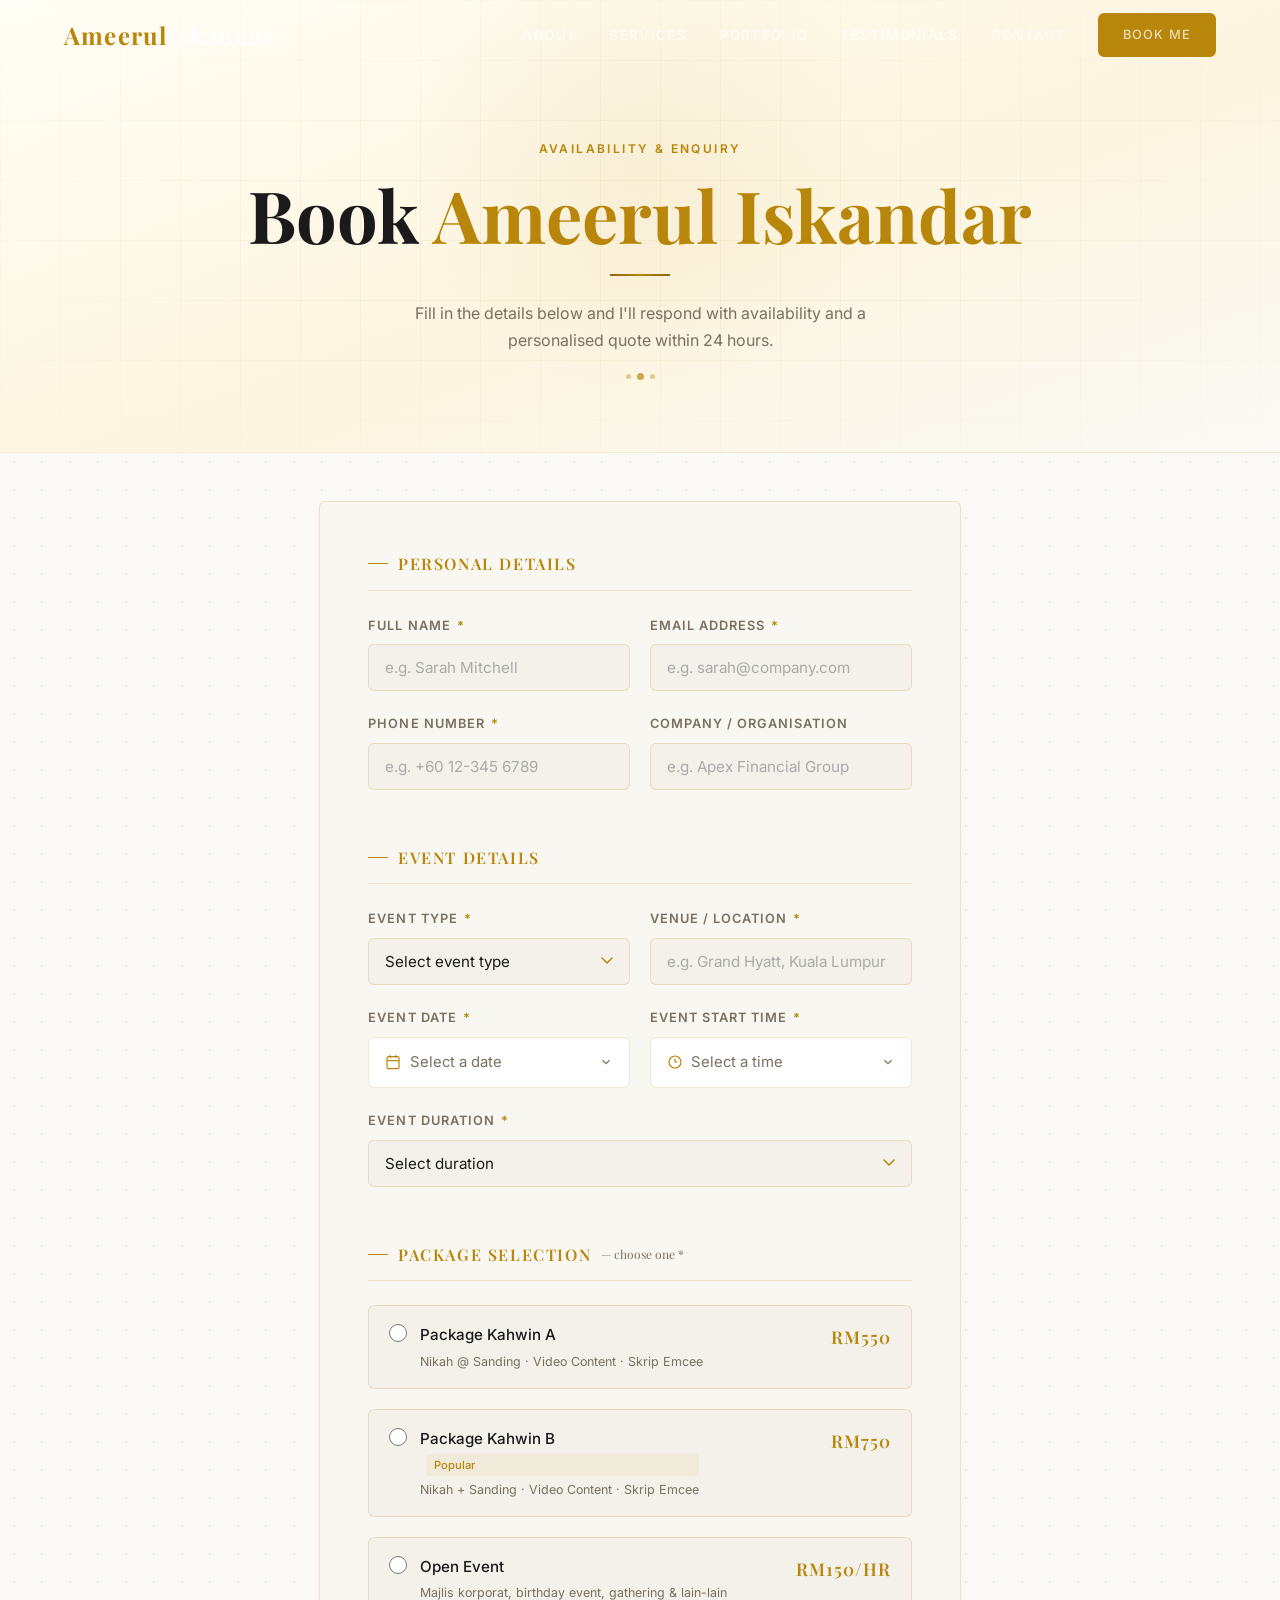
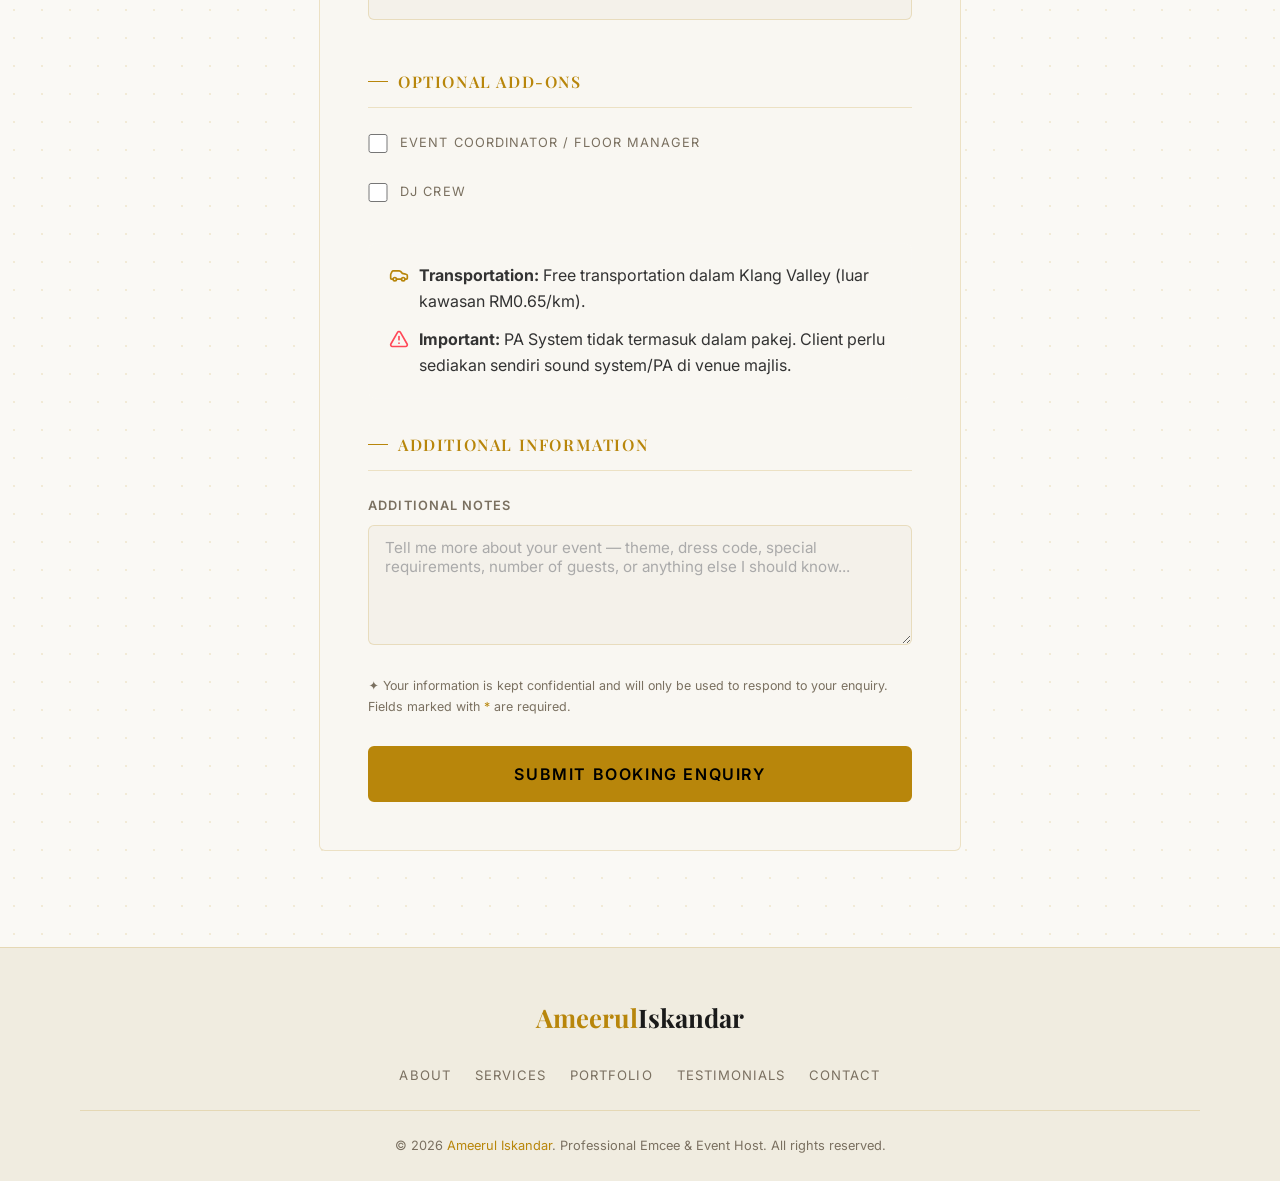
==== commit ff0745b8: "update" ====
--- a/booking.html
+++ b/booking.html
@@ -286,10 +286,30 @@
 
           <div
             style="margin-top: 2rem; padding: 1.2rem; background: rgba(255,255,255,0.03); border-radius: 8px; border: 1px solid rgba(255,255,255,0.05); font-size: 0.85rem; line-height: 1.6;">
-            <p style="margin-bottom: 0.8rem;"><span style="color:var(--gold); margin-right:8px;">🚗</span>
-              <strong>Transportation:</strong> Free transportation dalam Klang Valley (luar kawasan RM0.65/km).</p>
-            <p><span style="color:#ff4757; margin-right:8px;">⚠️</span> <strong>Important:</strong> PA System tidak
-              termasuk dalam pakej. Client perlu sediakan sendiri sound system/PA di venue majlis.</p>
+            <p style="margin-bottom: 0.8rem; display: flex; align-items: flex-start; gap: 10px;">
+              <svg style="color: var(--gold); min-width: 20px; min-height: 20px; margin-top:2px;" width="20" height="20"
+                viewBox="0 0 24 24" fill="none" stroke="currentColor" stroke-width="2" stroke-linecap="round"
+                stroke-linejoin="round">
+                <path
+                  d="M19 17h2c.6 0 1-.4 1-1v-3c0-.9-.7-1.7-1.5-1.9C18.7 10.6 16 10 16 10s-1.3-1.4-2.2-2.3c-.5-.4-1.1-.7-1.8-.7H5c-.6 0-1.1.4-1.4.9l-1.4 2.9A3.7 3.7 0 0 0 2 12v4c0 .6.4 1 1 1h2" />
+                <circle cx="7" cy="17" r="2" />
+                <path d="M9 17h6" />
+                <circle cx="17" cy="17" r="2" />
+              </svg>
+              <span><strong>Transportation:</strong> Free transportation dalam Klang Valley (luar kawasan
+                RM0.65/km).</span>
+            </p>
+            <p style="display: flex; align-items: flex-start; gap: 10px;">
+              <svg style="color: #ff4757; min-width: 20px; min-height: 20px; margin-top:2px;" width="20" height="20"
+                viewBox="0 0 24 24" fill="none" stroke="currentColor" stroke-width="2" stroke-linecap="round"
+                stroke-linejoin="round">
+                <path d="m21.73 18-8-14a2 2 0 0 0-3.48 0l-8 14A2 2 0 0 0 4 21h16a2 2 0 0 0 1.73-3Z" />
+                <path d="M12 9v4" />
+                <path d="M12 17h.01" />
+              </svg>
+              <span><strong>Important:</strong> PA System tidak
+                termasuk dalam pakej. Client perlu sediakan sendiri sound system/PA di venue majlis.</span>
+            </p>
           </div>
 
           <div class="form-spacer"></div>
--- a/assets/css/style.css
+++ b/assets/css/style.css
@@ -664,7 +664,7 @@
   display: grid;
   grid-template-columns: repeat(3, 1fr);
   gap: 1.5rem;
-  align-items: start;
+  align-items: stretch;
 }
 .package-card {
   background: var(--bg-card);
@@ -672,6 +672,8 @@
   border-radius: var(--radius);
   padding: 2.5rem 2rem;
   position: relative;
+  display: flex;
+  flex-direction: column;
   transition: transform var(--transition), box-shadow var(--transition), border-color var(--transition);
 }
 .package-card:hover {
@@ -725,7 +727,7 @@
   font-weight: 700;
   color: var(--gold);
 }
-.package-features { margin: 1.2rem 0 1.8rem; }
+.package-features { margin: 1.2rem 0 1.8rem; flex-grow: 1; }
 .package-features li {
   display: flex;
   align-items: flex-start;
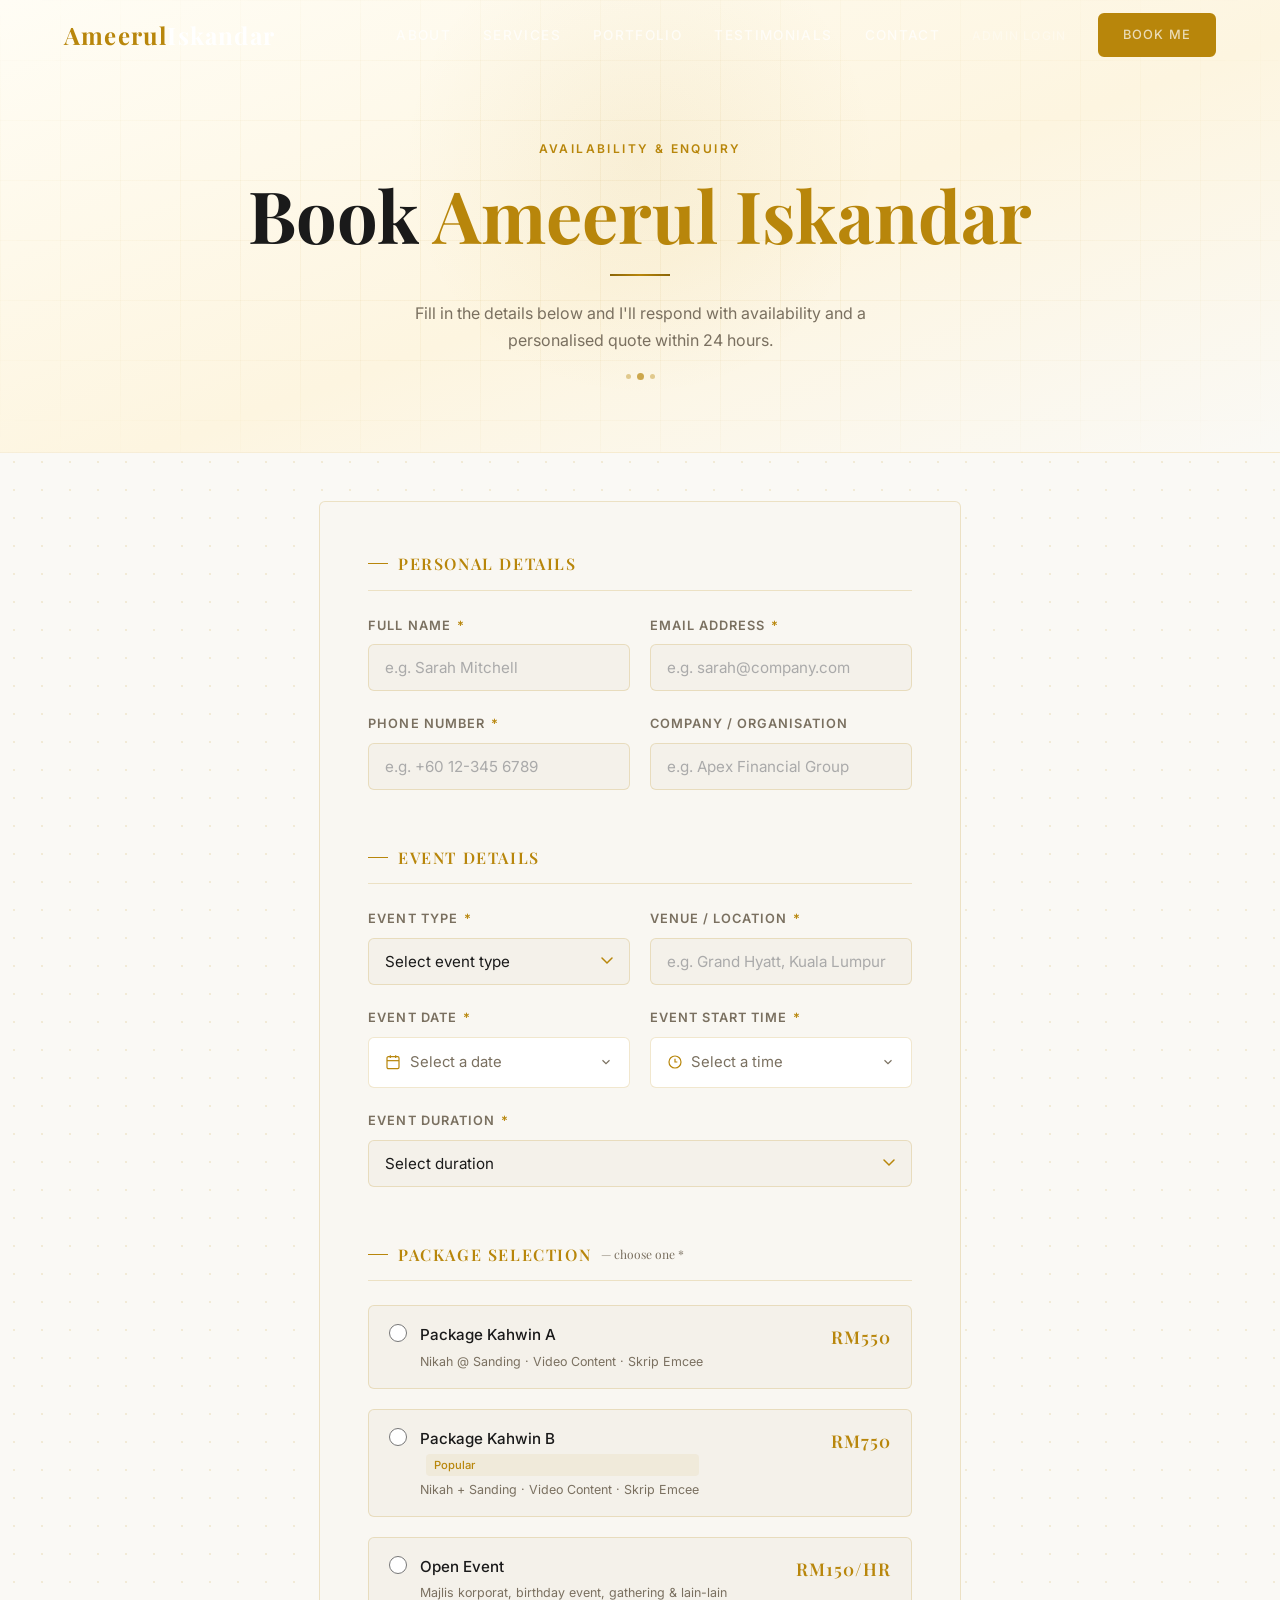
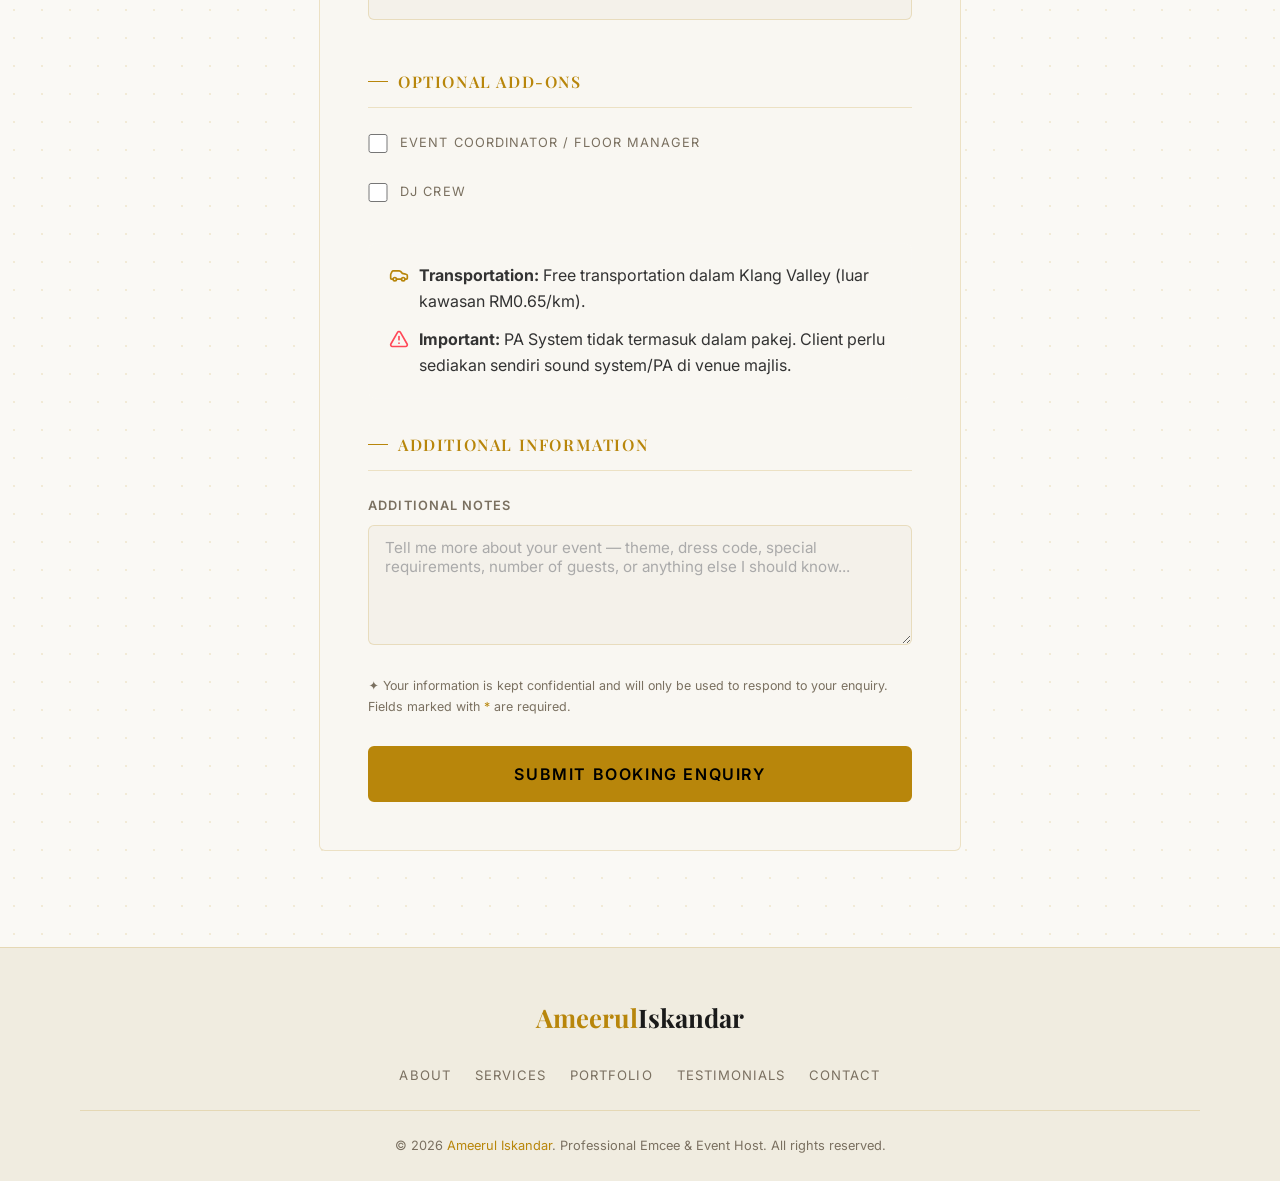
==== commit 4e299a4e: "feat: implement admin dashboard with database connectivity and booking management system" ====
--- a/booking.html
+++ b/booking.html
@@ -26,6 +26,7 @@
       <li><a href="index.html#portfolio">Portfolio</a></li>
       <li><a href="index.html#testimonials">Testimonials</a></li>
       <li><a href="index.html#contact">Contact</a></li>
+      <li><a href="admin/login.php" style="font-size: 0.75rem; opacity: 0.5;">Admin Login</a></li>
       <li><a href="booking.html" class="btn btn-gold">Book Me</a></li>
     </ul>
   </nav>
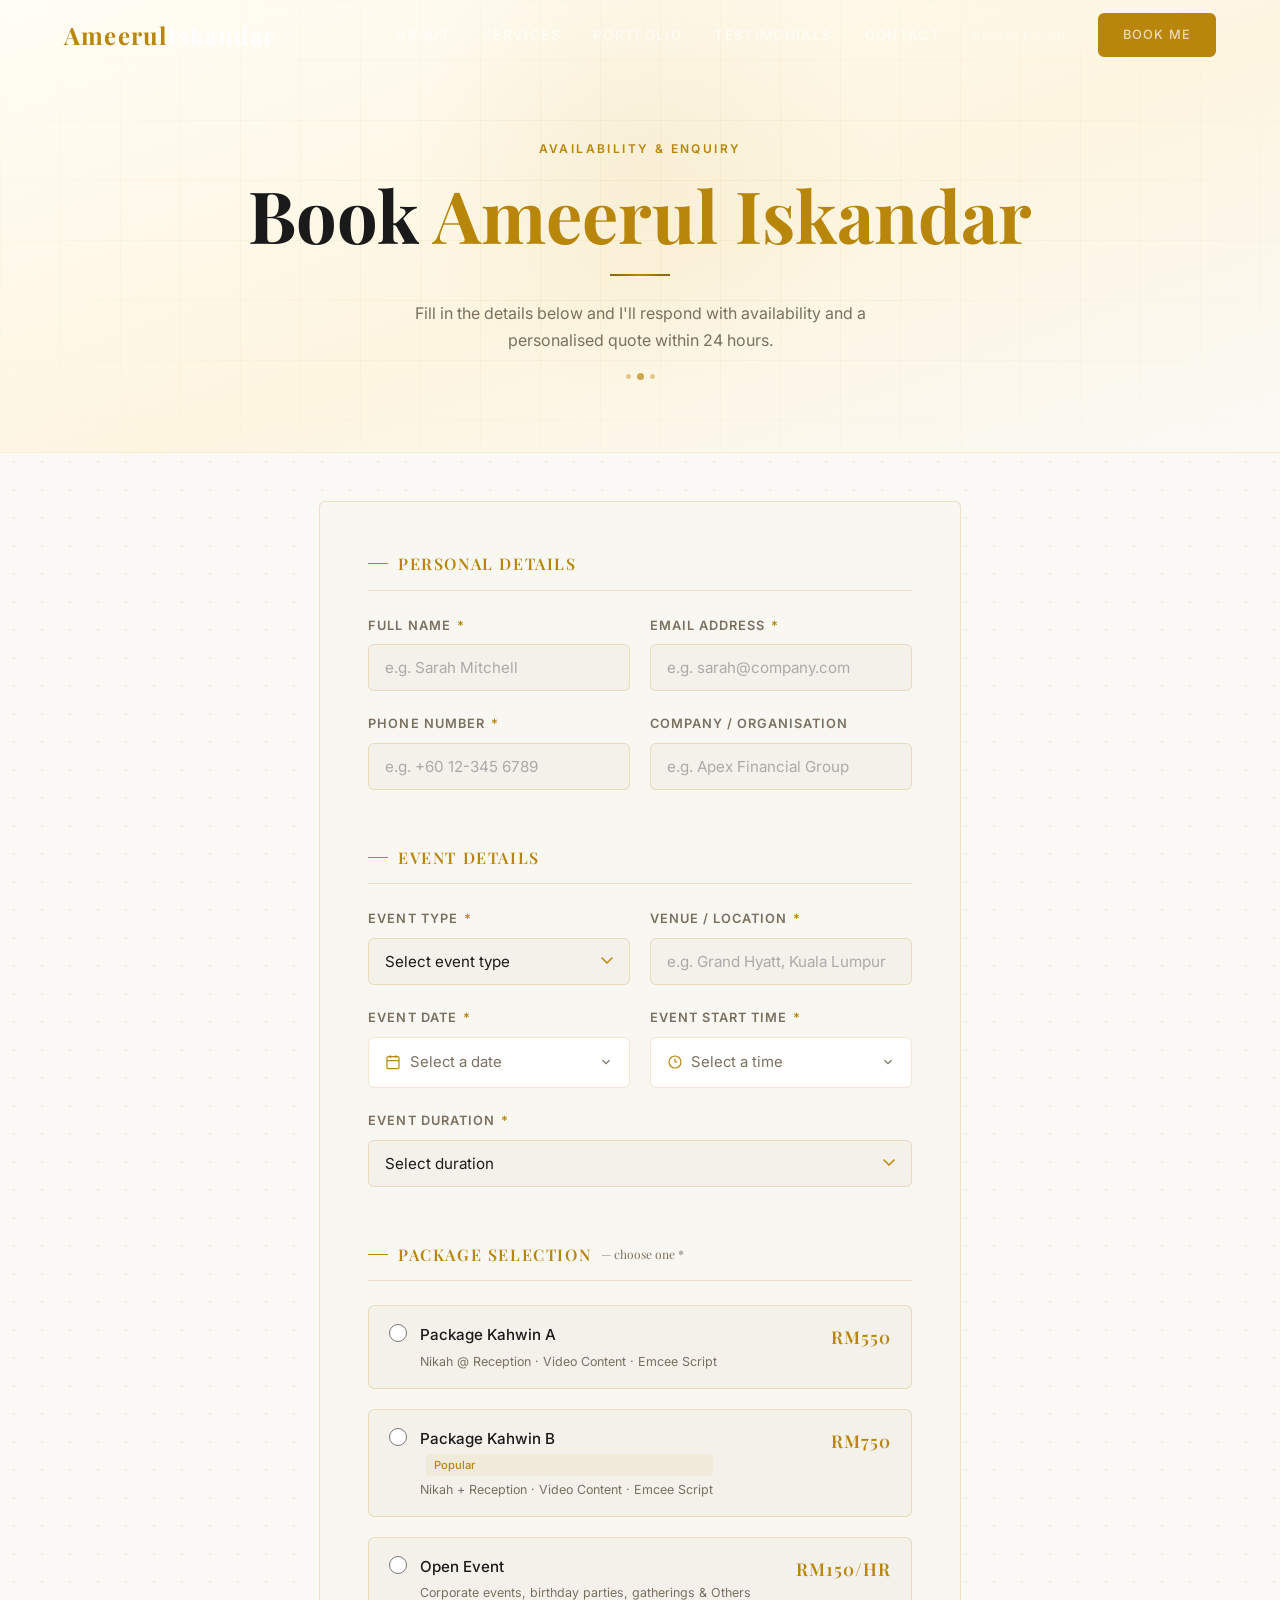
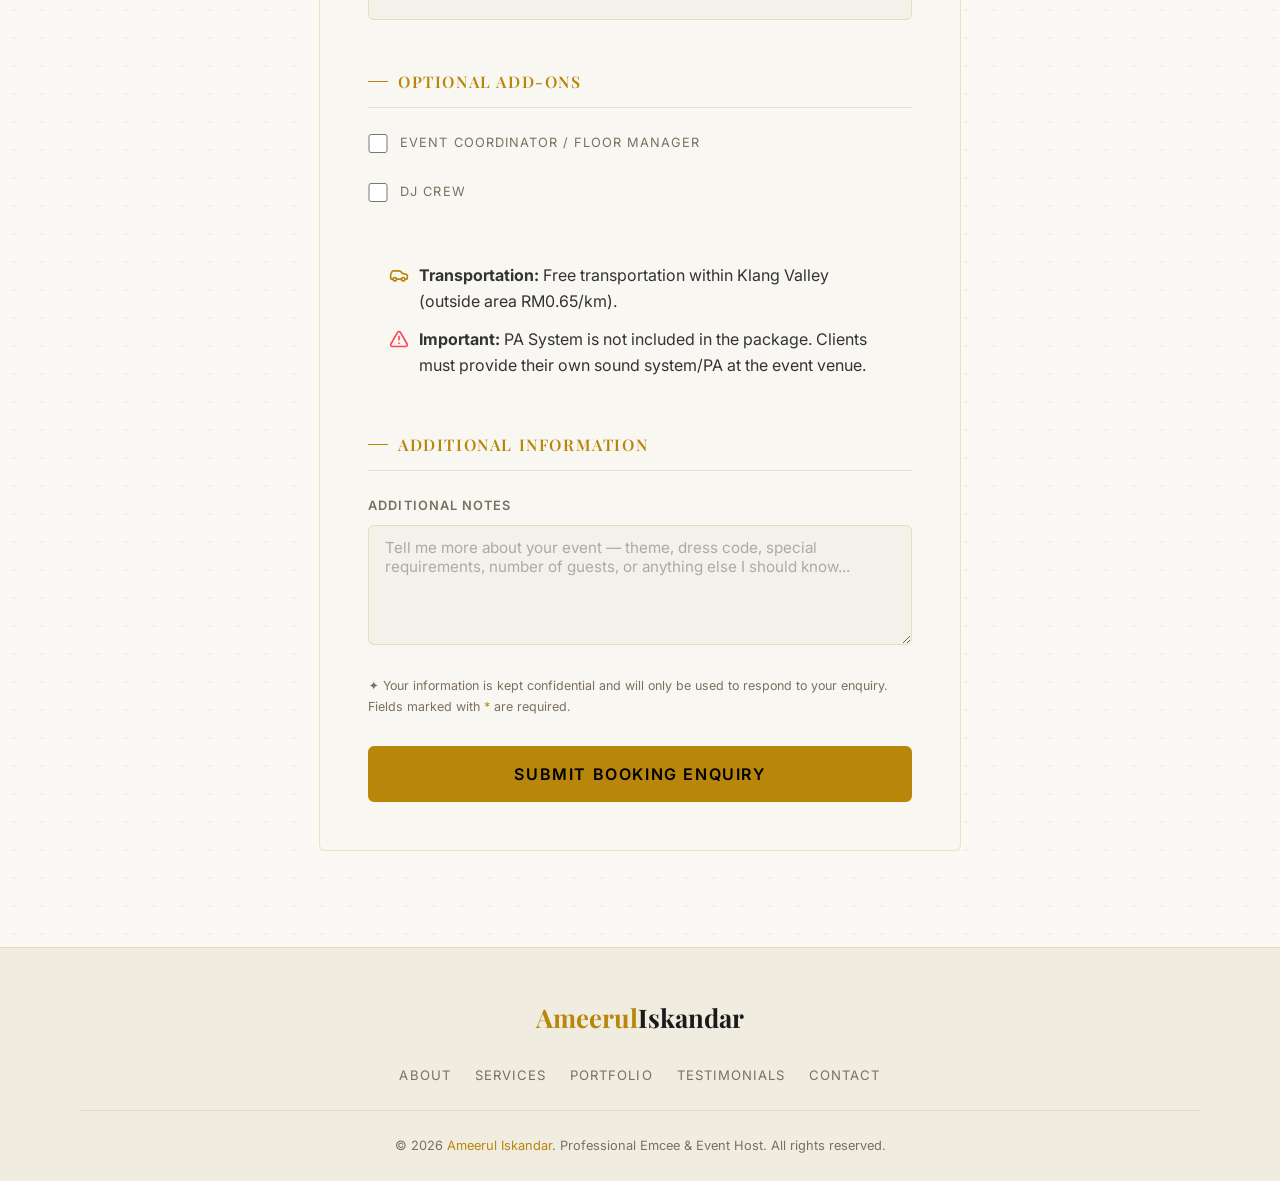
==== commit 49d340fc: "refactor: translate website content to English and update branding details and stats" ====
--- a/booking.html
+++ b/booking.html
@@ -236,7 +236,7 @@
                 <div>
                   <div class="radio-label">
                     Package Kahwin A
-                    <small>Nikah @ Sanding · Video Content · Skrip Emcee</small>
+                    <small>Nikah @ Reception · Video Content · Emcee Script</small>
                   </div>
                 </div>
                 <div class="radio-price">RM550</div>
@@ -248,7 +248,7 @@
                   <div class="radio-label">
                     Package Kahwin B <span
                       style="font-size:0.7rem; color:var(--gold); background:rgba(201,168,76,0.1); padding:0.1rem 0.5rem; border-radius:4px; margin-left:6px;">Popular</span>
-                    <small>Nikah + Sanding · Video Content · Skrip Emcee</small>
+                    <small>Nikah + Reception · Video Content · Emcee Script</small>
                   </div>
                 </div>
                 <div class="radio-price">RM750</div>
@@ -259,7 +259,7 @@
                 <div>
                   <div class="radio-label">
                     Open Event
-                    <small>Majlis korporat, birthday event, gathering &amp; lain-lain</small>
+                    <small>Corporate events, birthday parties, gatherings &amp; Others</small>
                   </div>
                 </div>
                 <div class="radio-price">RM150/hr</div>
@@ -297,7 +297,7 @@
                 <path d="M9 17h6" />
                 <circle cx="17" cy="17" r="2" />
               </svg>
-              <span><strong>Transportation:</strong> Free transportation dalam Klang Valley (luar kawasan
+              <span><strong>Transportation:</strong> Free transportation within Klang Valley (outside area
                 RM0.65/km).</span>
             </p>
             <p style="display: flex; align-items: flex-start; gap: 10px;">
@@ -308,8 +308,8 @@
                 <path d="M12 9v4" />
                 <path d="M12 17h.01" />
               </svg>
-              <span><strong>Important:</strong> PA System tidak
-                termasuk dalam pakej. Client perlu sediakan sendiri sound system/PA di venue majlis.</span>
+              <span><strong>Important:</strong> PA System is not
+                included in the package. Clients must provide their own sound system/PA at the event venue.</span>
             </p>
           </div>
 
